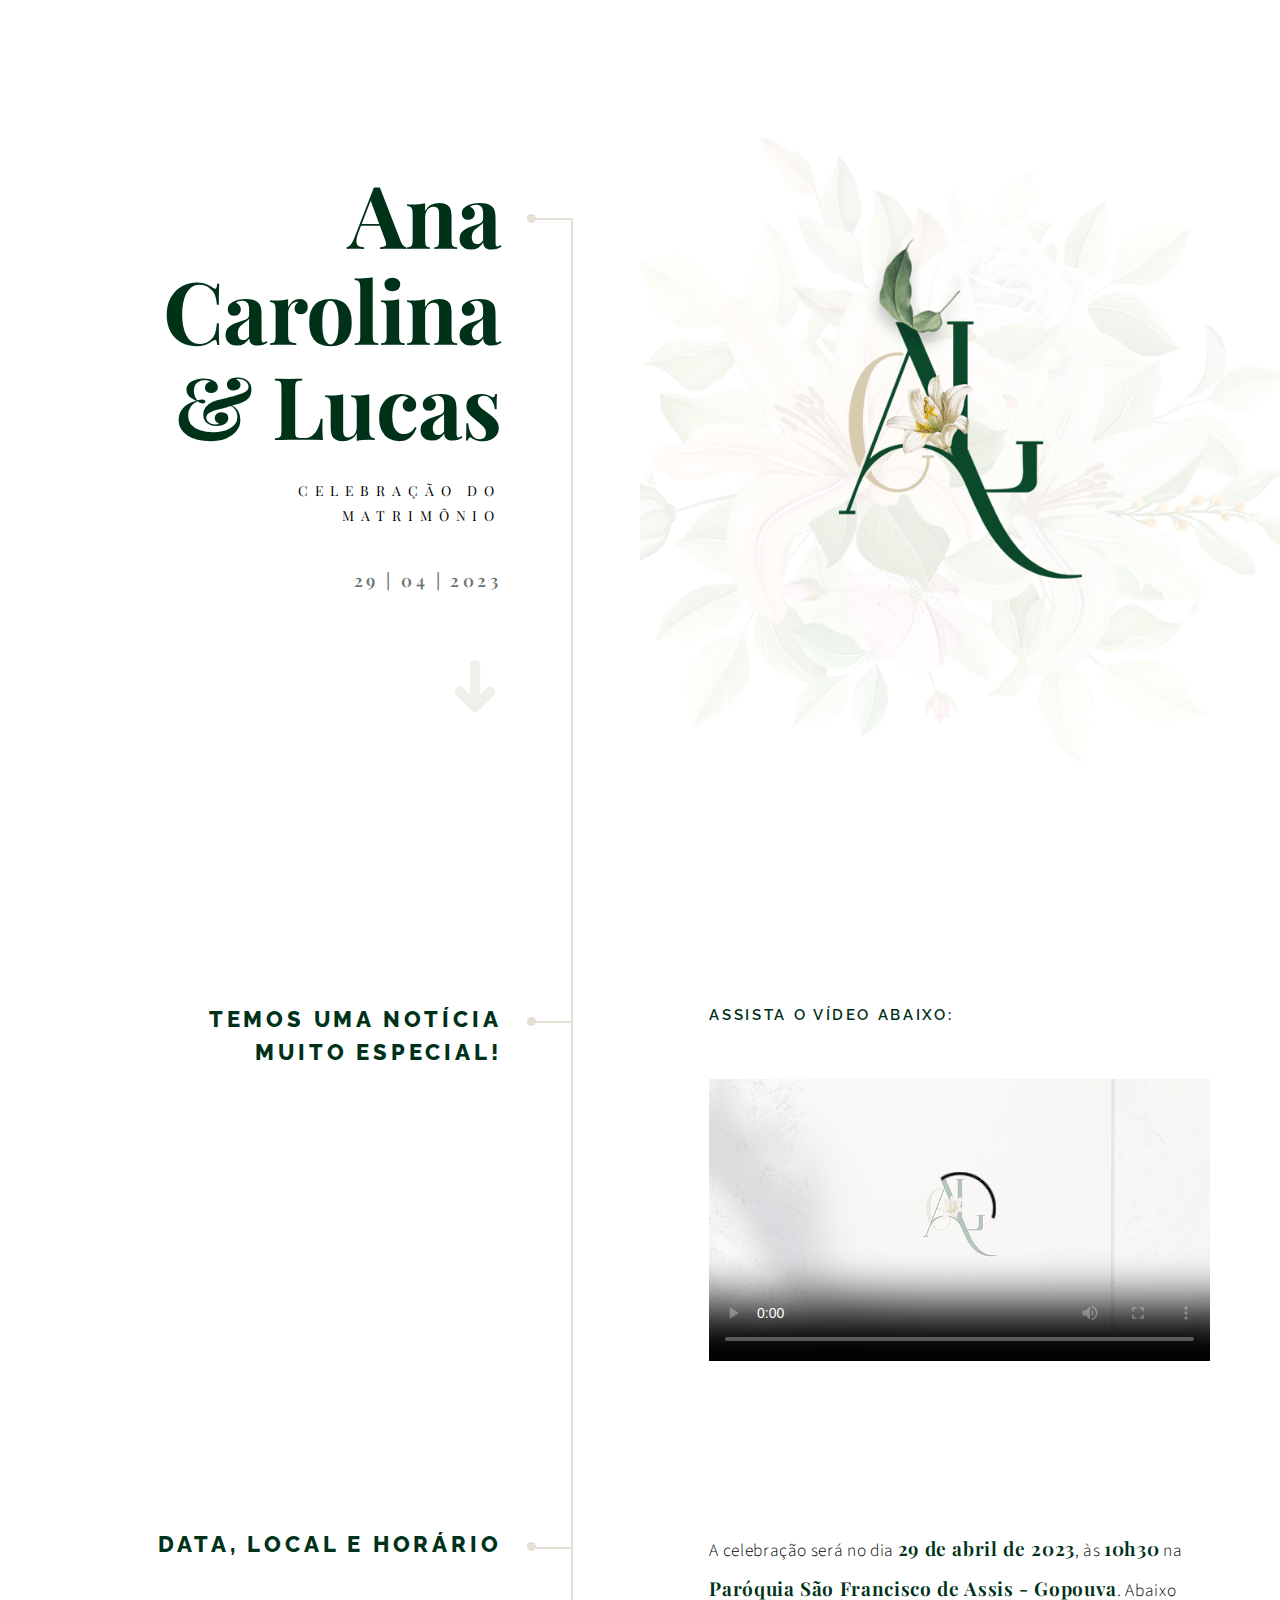
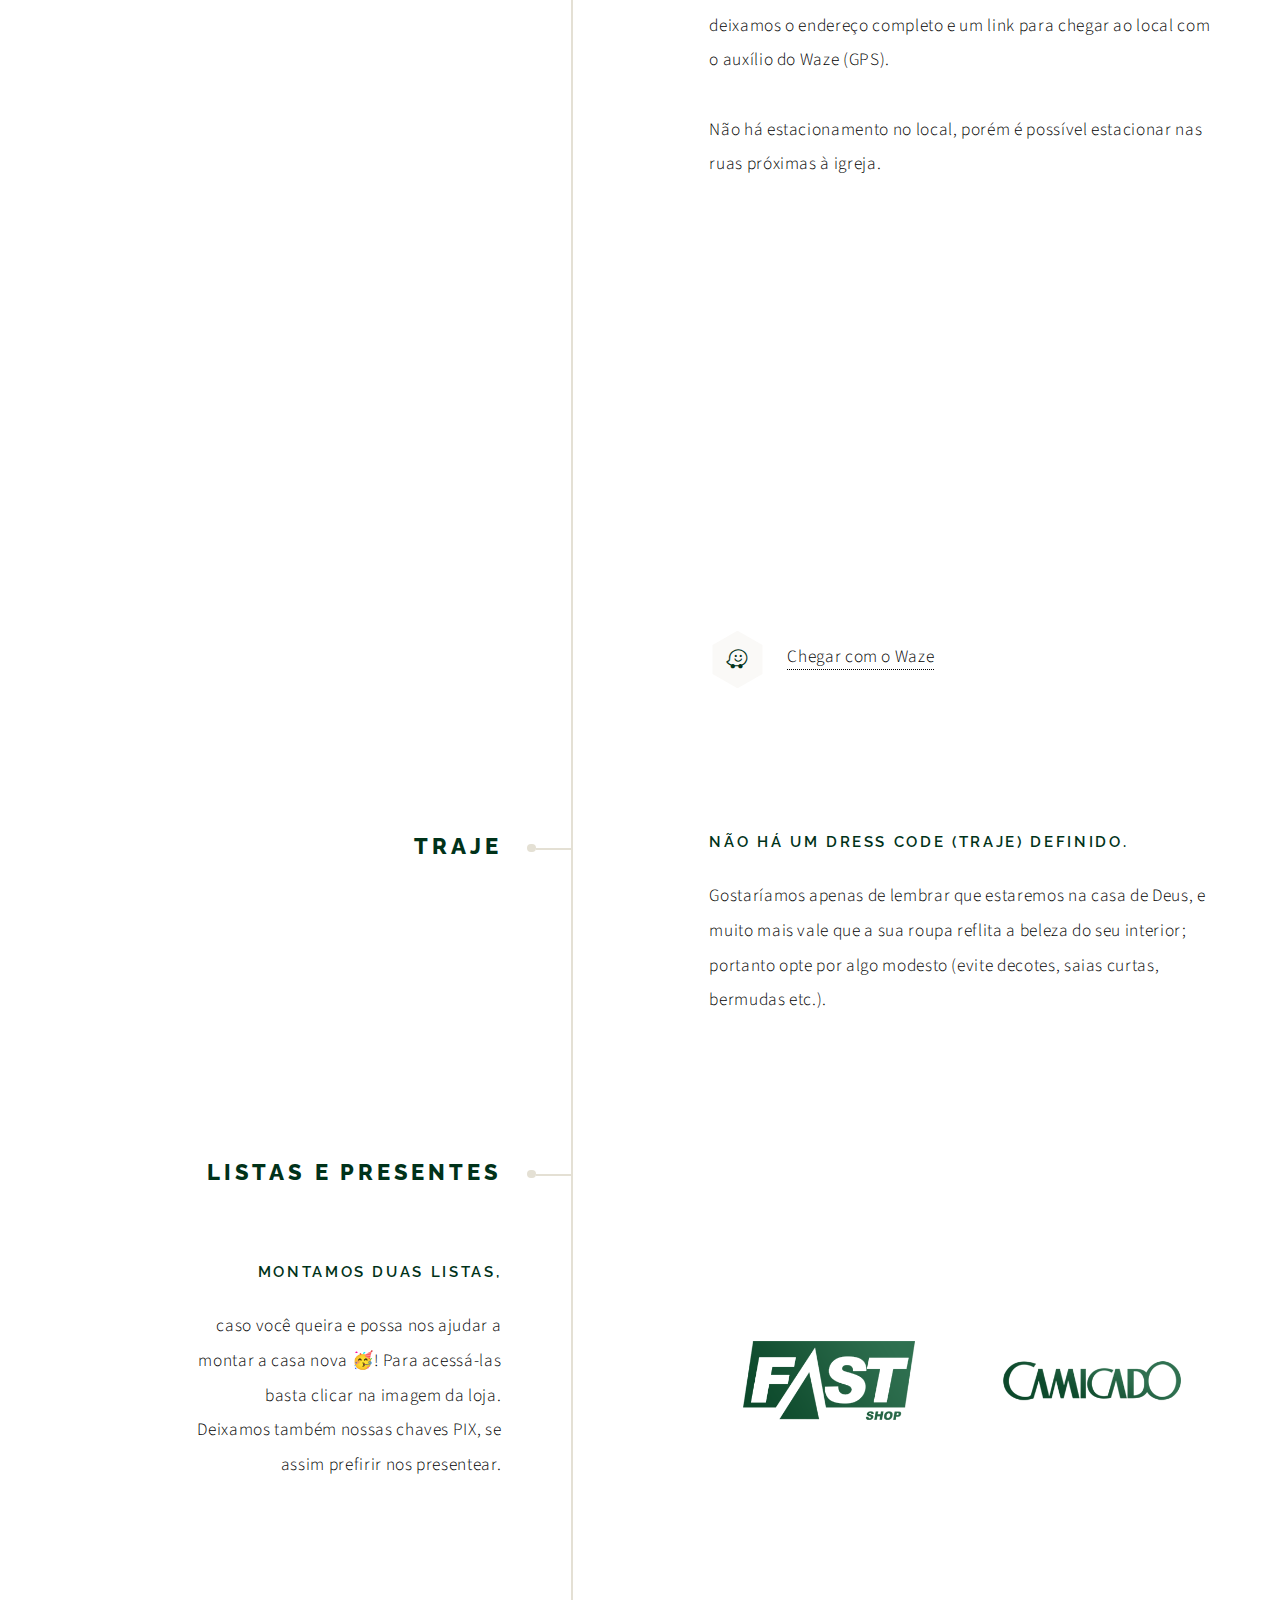
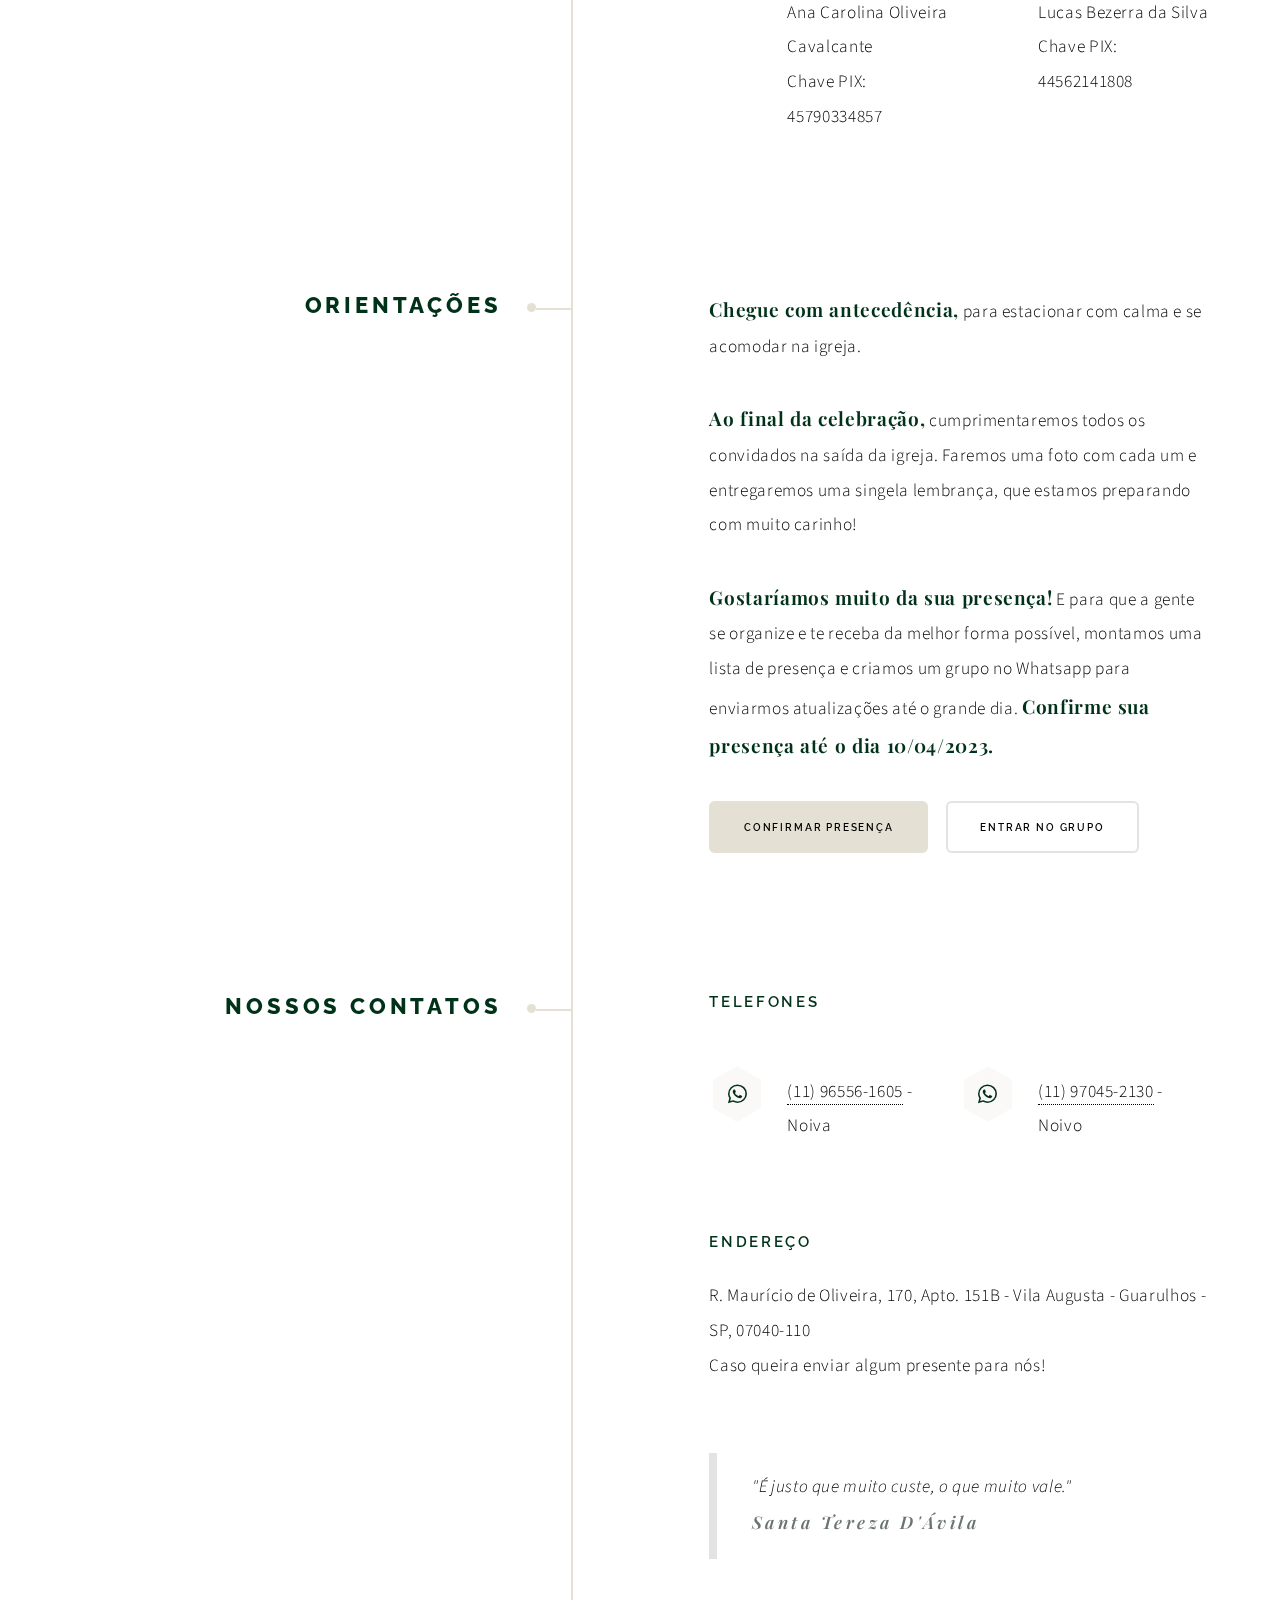
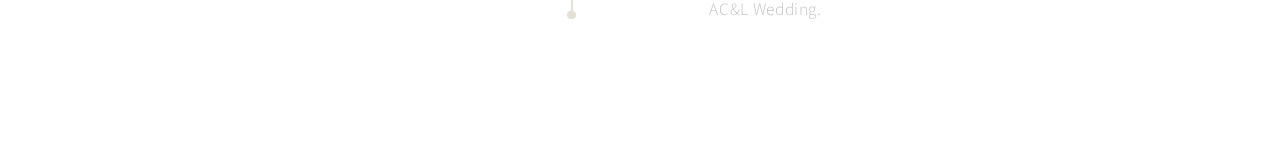
==== index.html @ bfac5fef "update" ====
<!DOCTYPE HTML>
<html>
	
<head>
		<title>AC&L | Convite</title>
		<meta charset="utf-8" />
		<meta name="viewport" content="width=device-width, initial-scale=1, user-scalable=no" />
		<link rel="stylesheet" href="assets/css/main.css" />
		<link rel="apple-touch-icon" sizes="180x180" href="assets/favicon/apple-touch-icon.png">
		<link rel="icon" type="image/png" sizes="32x32" href="assets/favicon/favicon-32x32.png">
		<link rel="icon" type="image/png" sizes="16x16" href="assets/favicon/favicon-16x16.png">
		<link rel="manifest" href="assets/favicon/site.webmanifest">
		<link rel="mask-icon" href="assets/favicon/safari-pinned-tab.svg" color="#5bbad5">
		<meta name="msapplication-TileColor" content="#da532c">
		<meta name="theme-color" content="#ffffff">
		<meta property="og:description" content="Ana Carolina & Lucas - 29/04/2023">
		<meta property="og:image" content="https://lh3.googleusercontent.com/[base64]w1200-h630-no?authuser=2">
	</head>

	<body class="is-preload">

			<div id="wrapper">

					<section class="intro">						
						<header>
							<h1>Ana Carolina & Lucas</h1>
							<p>Celebração do Matrimônio</p><strong>29 | 04 | 2023</strong>
							
							<ul class="actions">
								<li><a href="#first" class="arrow scrolly"><span class="label">Next</span></a></li>
							</ul>
						</header>

						<div class="content">
							<span class="image fill" data-position="center"><img src="images/intro.png" alt="" /></span>
						</div>
					</section>

					<section id="first">
						<header>
							<h2>Temos uma notícia muito especial!</h2>
						</header>

						<div class="content">
							<h4>Assista o vídeo abaixo:</h4>
							<span class="image main">
								<video controls width="100%" poster="images/poster.png">
									<source src="video.mp4" type="video/mp4">									
								</video>
							</span>
						</div>
					</section>

					<section id="first">
						<header>
							<h2>Data, local e Horário</h2>
						</header>

						<div class="content">
							<p>A celebração será no dia <b>29 de abril de 2023</b>, às <b>10h30</b> na <b>Paróquia São Francisco de Assis - Gopouva</b>. Abaixo deixamos o endereço completo e um link para chegar ao local com o auxílio do Waze (GPS).<br /><br />Não há estacionamento no local, porém é possível estacionar nas ruas próximas à igreja.</p>

							<iframe src="https://www.google.com/maps/embed?pb=!1m14!1m8!1m3!1d14639.650190192031!2d-46.5488882!3d-23.4636188!3m2!1i1024!2i768!4f13.1!3m3!1m2!1s0x0%3A0xc653cd3306a146e0!2sPar%C3%B3quia%20S%C3%A3o%20Francisco!5e0!3m2!1spt-BR!2sbr!4v1672347525949!5m2!1spt-BR!2sbr" width="100%" height="350" style="border:0;" allowfullscreen="" loading="lazy" referrerpolicy="no-referrer-when-downgrade"></iframe>
							

							<ul class="feature-icons">
								<li class="icon brands fa-waze"><a href="https://ul.waze.com/ul?place=ChIJ6xzbn3P1zpQR5uozeKOUTpw&ll=-23.46379220%2C-46.54886310&navigate=yes&utm_campaign=default&utm_source=waze_website&utm_medium=lm_share_location" target="_blank">Chegar com o Waze</a></li>
							</ul>

						</div>
					</section>

					<section>
						<header>
							<h2>Traje</h2>
						</header>

						<div class="content">
							<h3>Não há um dress code (traje) definido.</h3>
							<p>Gostaríamos apenas de lembrar que estaremos na casa de Deus, e muito mais vale que a sua roupa reflita a beleza do seu interior; portanto opte por algo modesto (evite decotes, saias curtas, bermudas etc.).</p>
						</div>
					</section>


					<section>
						<header>
							<h2>Listas e presentes</h2>
						</header>

						<div class="content">
								<section>
									<header>
										<h3>Montamos duas listas,</h3>
										<p>caso você queira e possa nos ajudar a montar a casa nova 🥳! Para acessá-las basta clicar na imagem da loja. Deixamos também nossas chaves PIX, se assim prefirir nos presentear.</p>
									</header>

									<div class="content">
										<div class="gallery">
											<a href="https://listadecasamento.fastshop.com.br/lista/anaelucas2904" target="_blank"><img src="images/fast.png" alt="" /></a>
											<a href="https://lista.camicado.com.br/acl" target="_blank"><img src="images/camicado.png" alt="" /></a>
										</div>

										<br />

										<ul class="feature-icons">
											<li class="icon brands fa-pix">Ana Carolina Oliveira Cavalcante<br />Chave PIX: 45790334857</li>
											<li class="icon brands fa-pix">Lucas Bezerra da Silva<br />Chave PIX: 44562141808</li>
										</ul>

									</div>
								</section>
						</div>
					</section>

					<section>
						<header>
							<h2>Orientações</h2>
						</header>

						<div class="content">
							<p>
								<b>Chegue com antecedência,</b> para estacionar com calma e se acomodar na igreja.<br /><br />

								<b>Ao final da celebração,</b> cumprimentaremos todos os convidados na saída da igreja. Faremos uma foto com cada um e entregaremos uma singela lembrança, que estamos preparando com muito carinho!<br /><br />

								<b>Gostaríamos muito da sua presença!</b> E para que a gente se organize e te receba da melhor forma possível, montamos uma lista de presença e criamos um grupo no Whatsapp para enviarmos atualizações até o grande dia. <b>Confirme sua presença até o dia 10/04/2023.</b>
							</p>

							<ul class="actions">
								<li><a href="https://forms.gle/1iTudZ4XmoUEjC3R8" target="_blank" class="button primary">Confirmar presença</a></li>
								<li><a href="https://chat.whatsapp.com/KhbY6pcv8cO5lmqplSEozR" target="_blank" class="button">Entrar no grupo</a></li>
							</ul>

						</div>
					</section>

					<section>
						<header>
							<h2>Nossos contatos</h2>
						</header>

						<div class="content">
							<h3>Telefones</h3>

							<ul class="feature-icons">
								<li class="icon brands fa-whatsapp"><a href="https://api.whatsapp.com/send?phone=5511965561605" target="_blank">(11) 96556-1605</a> - Noiva</li>
								<li class="icon brands fa-whatsapp"><a href="https://api.whatsapp.com/send?phone=5511970452130" target="_blank">(11) 97045-2130</a> - Noivo</li>
							</ul>

							<br />

							<h3>Endereço</h3>
							<ul class="alt">
								<li>R. Maurício de Oliveira, 170, Apto. 151B - Vila Augusta - Guarulhos - SP, 07040-110<br />Caso queira enviar algum presente para nós!</li>
							</ul>

							<br />

							<blockquote>"É justo que muito custe, o que muito vale."<br /><strong>Santa Tereza D'Ávila</strong></blockquote>
							
						</div>
					</section>

					<div class="copyright">AC&L Wedding.</div>
			</div>

			<script src="assets/js/jquery.min.js"></script>
			<script src="assets/js/jquery.scrolly.min.js"></script>
			<script src="assets/js/browser.min.js"></script>
			<script src="assets/js/breakpoints.min.js"></script>
			<script src="assets/js/util.js"></script>
			<script src="assets/js/main.js"></script>
			<script src="https://kit.fontawesome.com/4a3db526f3.js" crossorigin="anonymous"></script>

	</body>
</html>
---- assets/css/main.css ----
@import url(fontawesome-all.min.css);
@import url("https://fonts.googleapis.com/css?family=Source+Sans+Pro:300,600,700,300i,600i,700i|Raleway:600,800");
@import url('https://fonts.googleapis.com/css2?family=Playfair+Display&display=swap');

/*
	Paradigm Shift by HTML5 UP
	html5up.net | @ajlkn
	Free for personal and commercial use under the CCA 3.0 license (html5up.net/license)
*/

html, body, div, span, applet, object,
iframe, h1, h2, h3, h4, h5, h6, p, blockquote,
pre, a, abbr, acronym, address, big, cite,
code, del, dfn, em, img, ins, kbd, q, s, samp,
small, strike, strong, sub, sup, tt, var, b,
u, i, center, dl, dt, dd, ol, ul, li, fieldset,
form, label, legend, table, caption, tbody,
tfoot, thead, tr, th, td, article, aside,
canvas, details, embed, figure, figcaption,
footer, header, hgroup, menu, nav, output, ruby,
section, summary, time, mark, audio, video {
	margin: 0;
	padding: 0;
	border: 0;
	font-size: 100%;
	font: inherit;
	vertical-align: baseline;}

article, aside, details, figcaption, figure,
footer, header, hgroup, menu, nav, section {
	display: block;}

body {
	line-height: 1;
}


ol, ul {
	list-style: none;
}

blockquote, q {
	quotes: none;
}

	blockquote:before, blockquote:after, q:before, q:after {
		content: '';
		content: none;
	}

table {
	border-collapse: collapse;
	border-spacing: 0;
}

body {
	-webkit-text-size-adjust: none;
}

mark {
	background-color: transparent;
	color: inherit;
}

input::-moz-focus-inner {
	border: 0;
	padding: 0;
}

input, select, textarea {
	-moz-appearance: none;
	-webkit-appearance: none;
	-ms-appearance: none;
	appearance: none;
}

/* Basic */

	@-ms-viewport {
		width: device-width;
	}

	body {
		-ms-overflow-style: scrollbar;
	}

	@media screen and (max-width: 480px) {

		html, body {
			min-width: 320px;
		}

	}

	html {
		box-sizing: border-box;
	}

	*, *:before, *:after {
		box-sizing: inherit;
	}

	html {
		overflow-x: hidden;
	}

	body {
		background: #ffffff;
		overflow-x: hidden;
	}

		body.is-preload *, body.is-preload *:before, body.is-preload *:after {
			-moz-animation: none !important;
			-webkit-animation: none !important;
			-ms-animation: none !important;
			animation: none !important;
			-moz-transition: none !important;
			-webkit-transition: none !important;
			-ms-transition: none !important;
			transition: none !important;
		}

/* Typography */

	html {
		font-size: 18pt;
	}

		@media screen and (max-width: 1920px) {

			html {
				font-size: 13pt;
			}

		}

		@media screen and (max-width: 1152px) {

			html {
				font-size: 14pt;
			}

		}

		@media screen and (max-width: 736px) {

			html {
				font-size: 12pt;
			}

		}

		@media screen and (max-width: 480px) {

			html {
				font-size: 11pt;
			}

		}

	body {
		background-color: #ffffff;
		color: #000000;
	}

	body, input, select, textarea {
		color: #000000;
		font-family: "Source Sans Pro", Helvetica, sans-serif;
		font-size: 1rem;
		font-weight: 300;
		letter-spacing: 0.0375em;
		line-height: 2;
	}

	a {
		-moz-transition: border-bottom-color 0.25s ease-in-out;
		-webkit-transition: border-bottom-color 0.25s ease-in-out;
		-ms-transition: border-bottom-color 0.25s ease-in-out;
		transition: border-bottom-color 0.25s ease-in-out;
		text-decoration: none;
		color: #000000;
		border-bottom: dotted 1px;
	}
	
		a:hover {
			text-decoration: none;
			border-bottom-color: transparent;
		}

	strong {
		font-weight: 600;
		color: #6a746f;
		font-family: 'Playfair Display', serif;
		letter-spacing: 0.2em;
		font-size: 1em;
	}

	b {
		font-weight: 650;
		color: #003219;
		font-family: 'Playfair Display', serif;
		font-size: 1.1em;
	}

	em, i {
		font-style: italic;
	}

	p {
		margin: 0 0 2rem 0;
	}

	h1, h2, h3, h4, h5, h6 {
		color: #003219;
		font-family: "Raleway", Helvetica, sans-serif;
		font-weight: 600;
		letter-spacing: 0.175em;
		line-height: 1.5;
		margin: 0 0 1.5rem 0;
		text-transform: uppercase;
	}

		h1 a, h2 a, h3 a, h4 a, h5 a, h6 a {
			color: inherit;
			text-decoration: none;
		}

	h1 {
		font-family: 'Playfair Display', Helvetica, sans-serif;
		font-size: 5rem;
		font-weight: 700;
		letter-spacing: -0.01em;
		line-height: 1.1;
		margin: 0 0 1.5rem 0;
		text-transform: none;
	}

	h2 {
		font-size: 1.25rem;
		font-weight: 800;
		margin: 0 0 2rem 0;
	}

	h3 {
		font-size: 0.875rem;
	}

	h4 {
		font-size: 0.875rem;
	}

	h5 {
		font-size: 0.75rem;
	}

	h6 {
		font-size: 0.625rem;
	}

	@media screen and (max-width: 736px) {

		h1 {
			font-size: 4.5rem;
			line-height: 1.1;
		}

		h2 {
			font-size: 1.25rem;
			line-height: 1.7;
		}

		h3 {
			font-size: 0.9rem;
		}

		h4 {
			font-size: 0.75rem;
		}

		h5 {
			font-size: 0.675rem;
		}

	}

	@media screen and (max-width: 360px) {

		h1 {
			font-size: 3.75rem;
		}

		h2 {
			font-size: 1.125rem;
		}

		h3 {
			font-size: 0.8rem;
		}

		h4 {
			font-size: 0.675rem;
		}

		h5 {
			font-size: 0.675rem;
		}

	}

	sub {
		font-size: 0.8rem;
		position: relative;
		top: 0.5rem;
	}

	sup {
		font-size: 0.8rem;
		position: relative;
		top: -0.5rem;
	}

	blockquote {
		border-left: solid 0.5rem rgba(144, 144, 144, 0.25);
		font-style: italic;
		margin: 0 0 2rem 0;
		padding: 1rem 0 1rem 2rem;
	}

	code {
		background: rgba(144, 144, 144, 0.1);
		border-radius: 0.325rem;
		font-family: "Courier New", monospace;
		font-size: 0.9rem;
		margin: 0 0.25rem;
		padding: 0.25rem 0.65rem;
	}

	pre {
		-webkit-overflow-scrolling: touch;
		font-family: "Courier New", monospace;
		font-size: 0.9rem;
		margin: 0 0 2rem 0;
		width: 100%;
	}

		pre code {
			display: block;
			line-height: 1.75;
			padding: 1rem 1.5rem;
			overflow-x: auto;
		}

	hr {
		border: 0;
		border-bottom: solid 2px rgba(144, 144, 144, 0.25);
		margin: 3rem 0;
	}

		hr.major {
			margin: 5rem 0;
		}

		@media screen and (max-width: 736px) {

			hr.major {
				margin: 3rem 0;
			}

		}

/* Row */

	.row {
		display: flex;
		flex-wrap: wrap;
		box-sizing: border-box;
		align-items: stretch;
	}

		.row > * {
			box-sizing: border-box;
		}

		.row.gtr-uniform > * > :last-child {
			margin-bottom: 0;
		}

		.row.aln-left {
			justify-content: flex-start;
		}

		.row.aln-center {
			justify-content: center;
		}

		.row.aln-right {
			justify-content: flex-end;
		}

		.row.aln-top {
			align-items: flex-start;
		}

		.row.aln-middle {
			align-items: center;
		}

		.row.aln-bottom {
			align-items: flex-end;
		}

		.row > .imp {
			order: -1;
		}

		.row > .col-1 {
			width: 8.33333%;
		}

		.row > .off-1 {
			margin-left: 8.33333%;
		}

		.row > .col-2 {
			width: 16.66667%;
		}

		.row > .off-2 {
			margin-left: 16.66667%;
		}

		.row > .col-3 {
			width: 25%;
		}

		.row > .off-3 {
			margin-left: 25%;
		}

		.row > .col-4 {
			width: 33.33333%;
		}

		.row > .off-4 {
			margin-left: 33.33333%;
		}

		.row > .col-5 {
			width: 41.66667%;
		}

		.row > .off-5 {
			margin-left: 41.66667%;
		}

		.row > .col-6 {
			width: 50%;
		}

		.row > .off-6 {
			margin-left: 50%;
		}

		.row > .col-7 {
			width: 58.33333%;
		}

		.row > .off-7 {
			margin-left: 58.33333%;
		}

		.row > .col-8 {
			width: 66.66667%;
		}

		.row > .off-8 {
			margin-left: 66.66667%;
		}

		.row > .col-9 {
			width: 75%;
		}

		.row > .off-9 {
			margin-left: 75%;
		}

		.row > .col-10 {
			width: 83.33333%;
		}

		.row > .off-10 {
			margin-left: 83.33333%;
		}

		.row > .col-11 {
			width: 91.66667%;
		}

		.row > .off-11 {
			margin-left: 91.66667%;
		}

		.row > .col-12 {
			width: 100%;
		}

		.row > .off-12 {
			margin-left: 100%;
		}

		.row.gtr-0 {
			margin-top: 0;
			margin-left: 0rem;
		}

			.row.gtr-0 > * {
				padding: 0 0 0 0rem;
			}

			.row.gtr-0.gtr-uniform {
				margin-top: 0rem;
			}

				.row.gtr-0.gtr-uniform > * {
					padding-top: 0rem;
				}

		.row.gtr-25 {
			margin-top: 0;
			margin-left: -0.5rem;
		}

			.row.gtr-25 > * {
				padding: 0 0 0 0.5rem;
			}

			.row.gtr-25.gtr-uniform {
				margin-top: -0.5rem;
			}

				.row.gtr-25.gtr-uniform > * {
					padding-top: 0.5rem;
				}

		.row.gtr-50 {
			margin-top: 0;
			margin-left: -1rem;
		}

			.row.gtr-50 > * {
				padding: 0 0 0 1rem;
			}

			.row.gtr-50.gtr-uniform {
				margin-top: -1rem;
			}

				.row.gtr-50.gtr-uniform > * {
					padding-top: 1rem;
				}

		.row {
			margin-top: 0;
			margin-left: -2rem;
		}

			.row > * {
				padding: 0 0 0 2rem;
			}

			.row.gtr-uniform {
				margin-top: -2rem;
			}

				.row.gtr-uniform > * {
					padding-top: 2rem;
				}

		.row.gtr-150 {
			margin-top: 0;
			margin-left: -3rem;
		}

			.row.gtr-150 > * {
				padding: 0 0 0 3rem;
			}

			.row.gtr-150.gtr-uniform {
				margin-top: -3rem;
			}

				.row.gtr-150.gtr-uniform > * {
					padding-top: 3rem;
				}

		.row.gtr-200 {
			margin-top: 0;
			margin-left: -4rem;
		}

			.row.gtr-200 > * {
				padding: 0 0 0 4rem;
			}

			.row.gtr-200.gtr-uniform {
				margin-top: -4rem;
			}

				.row.gtr-200.gtr-uniform > * {
					padding-top: 4rem;
				}

		@media screen and (max-width: 1920px) {

			.row {
				display: flex;
				flex-wrap: wrap;
				box-sizing: border-box;
				align-items: stretch;
			}

				.row > * {
					box-sizing: border-box;
				}

				.row.gtr-uniform > * > :last-child {
					margin-bottom: 0;
				}

				.row.aln-left {
					justify-content: flex-start;
				}

				.row.aln-center {
					justify-content: center;
				}

				.row.aln-right {
					justify-content: flex-end;
				}

				.row.aln-top {
					align-items: flex-start;
				}

				.row.aln-middle {
					align-items: center;
				}

				.row.aln-bottom {
					align-items: flex-end;
				}

				.row > .imp-xlarge {
					order: -1;
				}

				.row > .col-1-xlarge {
					width: 8.33333%;
				}

				.row > .off-1-xlarge {
					margin-left: 8.33333%;
				}

				.row > .col-2-xlarge {
					width: 16.66667%;
				}

				.row > .off-2-xlarge {
					margin-left: 16.66667%;
				}

				.row > .col-3-xlarge {
					width: 25%;
				}

				.row > .off-3-xlarge {
					margin-left: 25%;
				}

				.row > .col-4-xlarge {
					width: 33.33333%;
				}

				.row > .off-4-xlarge {
					margin-left: 33.33333%;
				}

				.row > .col-5-xlarge {
					width: 41.66667%;
				}

				.row > .off-5-xlarge {
					margin-left: 41.66667%;
				}

				.row > .col-6-xlarge {
					width: 50%;
				}

				.row > .off-6-xlarge {
					margin-left: 50%;
				}

				.row > .col-7-xlarge {
					width: 58.33333%;
				}

				.row > .off-7-xlarge {
					margin-left: 58.33333%;
				}

				.row > .col-8-xlarge {
					width: 66.66667%;
				}

				.row > .off-8-xlarge {
					margin-left: 66.66667%;
				}

				.row > .col-9-xlarge {
					width: 75%;
				}

				.row > .off-9-xlarge {
					margin-left: 75%;
				}

				.row > .col-10-xlarge {
					width: 83.33333%;
				}

				.row > .off-10-xlarge {
					margin-left: 83.33333%;
				}

				.row > .col-11-xlarge {
					width: 91.66667%;
				}

				.row > .off-11-xlarge {
					margin-left: 91.66667%;
				}

				.row > .col-12-xlarge {
					width: 100%;
				}

				.row > .off-12-xlarge {
					margin-left: 100%;
				}

				.row.gtr-0 {
					margin-top: 0;
					margin-left: 0rem;
				}

					.row.gtr-0 > * {
						padding: 0 0 0 0rem;
					}

					.row.gtr-0.gtr-uniform {
						margin-top: 0rem;
					}

						.row.gtr-0.gtr-uniform > * {
							padding-top: 0rem;
						}

				.row.gtr-25 {
					margin-top: 0;
					margin-left: -0.5rem;
				}

					.row.gtr-25 > * {
						padding: 0 0 0 0.5rem;
					}

					.row.gtr-25.gtr-uniform {
						margin-top: -0.5rem;
					}

						.row.gtr-25.gtr-uniform > * {
							padding-top: 0.5rem;
						}

				.row.gtr-50 {
					margin-top: 0;
					margin-left: -1rem;
				}

					.row.gtr-50 > * {
						padding: 0 0 0 1rem;
					}

					.row.gtr-50.gtr-uniform {
						margin-top: -1rem;
					}

						.row.gtr-50.gtr-uniform > * {
							padding-top: 1rem;
						}

				.row {
					margin-top: 0;
					margin-left: -2rem;
				}

					.row > * {
						padding: 0 0 0 2rem;
					}

					.row.gtr-uniform {
						margin-top: -2rem;
					}

						.row.gtr-uniform > * {
							padding-top: 2rem;
						}

				.row.gtr-150 {
					margin-top: 0;
					margin-left: -3rem;
				}

					.row.gtr-150 > * {
						padding: 0 0 0 3rem;
					}

					.row.gtr-150.gtr-uniform {
						margin-top: -3rem;
					}

						.row.gtr-150.gtr-uniform > * {
							padding-top: 3rem;
						}

				.row.gtr-200 {
					margin-top: 0;
					margin-left: -4rem;
				}

					.row.gtr-200 > * {
						padding: 0 0 0 4rem;
					}

					.row.gtr-200.gtr-uniform {
						margin-top: -4rem;
					}

						.row.gtr-200.gtr-uniform > * {
							padding-top: 4rem;
						}

		}

		@media screen and (max-width: 1280px) {

			.row {
				display: flex;
				flex-wrap: wrap;
				box-sizing: border-box;
				align-items: stretch;
			}

				.row > * {
					box-sizing: border-box;
				}

				.row.gtr-uniform > * > :last-child {
					margin-bottom: 0;
				}

				.row.aln-left {
					justify-content: flex-start;
				}

				.row.aln-center {
					justify-content: center;
				}

				.row.aln-right {
					justify-content: flex-end;
				}

				.row.aln-top {
					align-items: flex-start;
				}

				.row.aln-middle {
					align-items: center;
				}

				.row.aln-bottom {
					align-items: flex-end;
				}

				.row > .imp-large {
					order: -1;
				}

				.row > .col-1-large {
					width: 8.33333%;
				}

				.row > .off-1-large {
					margin-left: 8.33333%;
				}

				.row > .col-2-large {
					width: 16.66667%;
				}

				.row > .off-2-large {
					margin-left: 16.66667%;
				}

				.row > .col-3-large {
					width: 25%;
				}

				.row > .off-3-large {
					margin-left: 25%;
				}

				.row > .col-4-large {
					width: 33.33333%;
				}

				.row > .off-4-large {
					margin-left: 33.33333%;
				}

				.row > .col-5-large {
					width: 41.66667%;
				}

				.row > .off-5-large {
					margin-left: 41.66667%;
				}

				.row > .col-6-large {
					width: 50%;
				}

				.row > .off-6-large {
					margin-left: 50%;
				}

				.row > .col-7-large {
					width: 58.33333%;
				}

				.row > .off-7-large {
					margin-left: 58.33333%;
				}

				.row > .col-8-large {
					width: 66.66667%;
				}

				.row > .off-8-large {
					margin-left: 66.66667%;
				}

				.row > .col-9-large {
					width: 75%;
				}

				.row > .off-9-large {
					margin-left: 75%;
				}

				.row > .col-10-large {
					width: 83.33333%;
				}

				.row > .off-10-large {
					margin-left: 83.33333%;
				}

				.row > .col-11-large {
					width: 91.66667%;
				}

				.row > .off-11-large {
					margin-left: 91.66667%;
				}

				.row > .col-12-large {
					width: 100%;
				}

				.row > .off-12-large {
					margin-left: 100%;
				}

				.row.gtr-0 {
					margin-top: 0;
					margin-left: 0rem;
				}

					.row.gtr-0 > * {
						padding: 0 0 0 0rem;
					}

					.row.gtr-0.gtr-uniform {
						margin-top: 0rem;
					}

						.row.gtr-0.gtr-uniform > * {
							padding-top: 0rem;
						}

				.row.gtr-25 {
					margin-top: 0;
					margin-left: -0.375rem;
				}

					.row.gtr-25 > * {
						padding: 0 0 0 0.375rem;
					}

					.row.gtr-25.gtr-uniform {
						margin-top: -0.375rem;
					}

						.row.gtr-25.gtr-uniform > * {
							padding-top: 0.375rem;
						}

				.row.gtr-50 {
					margin-top: 0;
					margin-left: -0.75rem;
				}

					.row.gtr-50 > * {
						padding: 0 0 0 0.75rem;
					}

					.row.gtr-50.gtr-uniform {
						margin-top: -0.75rem;
					}

						.row.gtr-50.gtr-uniform > * {
							padding-top: 0.75rem;
						}

				.row {
					margin-top: 0;
					margin-left: -1.5rem;
				}

					.row > * {
						padding: 0 0 0 1.5rem;
					}

					.row.gtr-uniform {
						margin-top: -1.5rem;
					}

						.row.gtr-uniform > * {
							padding-top: 1.5rem;
						}

				.row.gtr-150 {
					margin-top: 0;
					margin-left: -2.25rem;
				}

					.row.gtr-150 > * {
						padding: 0 0 0 2.25rem;
					}

					.row.gtr-150.gtr-uniform {
						margin-top: -2.25rem;
					}

						.row.gtr-150.gtr-uniform > * {
							padding-top: 2.25rem;
						}

				.row.gtr-200 {
					margin-top: 0;
					margin-left: -3rem;
				}

					.row.gtr-200 > * {
						padding: 0 0 0 3rem;
					}

					.row.gtr-200.gtr-uniform {
						margin-top: -3rem;
					}

						.row.gtr-200.gtr-uniform > * {
							padding-top: 3rem;
						}

		}

		@media screen and (max-width: 1152px) {

			.row {
				display: flex;
				flex-wrap: wrap;
				box-sizing: border-box;
				align-items: stretch;
			}

				.row > * {
					box-sizing: border-box;
				}

				.row.gtr-uniform > * > :last-child {
					margin-bottom: 0;
				}

				.row.aln-left {
					justify-content: flex-start;
				}

				.row.aln-center {
					justify-content: center;
				}

				.row.aln-right {
					justify-content: flex-end;
				}

				.row.aln-top {
					align-items: flex-start;
				}

				.row.aln-middle {
					align-items: center;
				}

				.row.aln-bottom {
					align-items: flex-end;
				}

				.row > .imp-medium {
					order: -1;
				}

				.row > .col-1-medium {
					width: 8.33333%;
				}

				.row > .off-1-medium {
					margin-left: 8.33333%;
				}

				.row > .col-2-medium {
					width: 16.66667%;
				}

				.row > .off-2-medium {
					margin-left: 16.66667%;
				}

				.row > .col-3-medium {
					width: 25%;
				}

				.row > .off-3-medium {
					margin-left: 25%;
				}

				.row > .col-4-medium {
					width: 33.33333%;
				}

				.row > .off-4-medium {
					margin-left: 33.33333%;
				}

				.row > .col-5-medium {
					width: 41.66667%;
				}

				.row > .off-5-medium {
					margin-left: 41.66667%;
				}

				.row > .col-6-medium {
					width: 50%;
				}

				.row > .off-6-medium {
					margin-left: 50%;
				}

				.row > .col-7-medium {
					width: 58.33333%;
				}

				.row > .off-7-medium {
					margin-left: 58.33333%;
				}

				.row > .col-8-medium {
					width: 66.66667%;
				}

				.row > .off-8-medium {
					margin-left: 66.66667%;
				}

				.row > .col-9-medium {
					width: 75%;
				}

				.row > .off-9-medium {
					margin-left: 75%;
				}

				.row > .col-10-medium {
					width: 83.33333%;
				}

				.row > .off-10-medium {
					margin-left: 83.33333%;
				}

				.row > .col-11-medium {
					width: 91.66667%;
				}

				.row > .off-11-medium {
					margin-left: 91.66667%;
				}

				.row > .col-12-medium {
					width: 100%;
				}

				.row > .off-12-medium {
					margin-left: 100%;
				}

				.row.gtr-0 {
					margin-top: 0;
					margin-left: 0rem;
				}

					.row.gtr-0 > * {
						padding: 0 0 0 0rem;
					}

					.row.gtr-0.gtr-uniform {
						margin-top: 0rem;
					}

						.row.gtr-0.gtr-uniform > * {
							padding-top: 0rem;
						}

				.row.gtr-25 {
					margin-top: 0;
					margin-left: -0.375rem;
				}

					.row.gtr-25 > * {
						padding: 0 0 0 0.375rem;
					}

					.row.gtr-25.gtr-uniform {
						margin-top: -0.375rem;
					}

						.row.gtr-25.gtr-uniform > * {
							padding-top: 0.375rem;
						}

				.row.gtr-50 {
					margin-top: 0;
					margin-left: -0.75rem;
				}

					.row.gtr-50 > * {
						padding: 0 0 0 0.75rem;
					}

					.row.gtr-50.gtr-uniform {
						margin-top: -0.75rem;
					}

						.row.gtr-50.gtr-uniform > * {
							padding-top: 0.75rem;
						}

				.row {
					margin-top: 0;
					margin-left: -1.5rem;
				}

					.row > * {
						padding: 0 0 0 1.5rem;
					}

					.row.gtr-uniform {
						margin-top: -1.5rem;
					}

						.row.gtr-uniform > * {
							padding-top: 1.5rem;
						}

				.row.gtr-150 {
					margin-top: 0;
					margin-left: -2.25rem;
				}

					.row.gtr-150 > * {
						padding: 0 0 0 2.25rem;
					}

					.row.gtr-150.gtr-uniform {
						margin-top: -2.25rem;
					}

						.row.gtr-150.gtr-uniform > * {
							padding-top: 2.25rem;
						}

				.row.gtr-200 {
					margin-top: 0;
					margin-left: -3rem;
				}

					.row.gtr-200 > * {
						padding: 0 0 0 3rem;
					}

					.row.gtr-200.gtr-uniform {
						margin-top: -3rem;
					}

						.row.gtr-200.gtr-uniform > * {
							padding-top: 3rem;
						}

		}

		@media screen and (max-width: 736px) {

			.row {
				display: flex;
				flex-wrap: wrap;
				box-sizing: border-box;
				align-items: stretch;
			}

				.row > * {
					box-sizing: border-box;
				}

				.row.gtr-uniform > * > :last-child {
					margin-bottom: 0;
				}

				.row.aln-left {
					justify-content: flex-start;
				}

				.row.aln-center {
					justify-content: center;
				}

				.row.aln-right {
					justify-content: flex-end;
				}

				.row.aln-top {
					align-items: flex-start;
				}

				.row.aln-middle {
					align-items: center;
				}

				.row.aln-bottom {
					align-items: flex-end;
				}

				.row > .imp-small {
					order: -1;
				}

				.row > .col-1-small {
					width: 8.33333%;
				}

				.row > .off-1-small {
					margin-left: 8.33333%;
				}

				.row > .col-2-small {
					width: 16.66667%;
				}

				.row > .off-2-small {
					margin-left: 16.66667%;
				}

				.row > .col-3-small {
					width: 25%;
				}

				.row > .off-3-small {
					margin-left: 25%;
				}

				.row > .col-4-small {
					width: 33.33333%;
				}

				.row > .off-4-small {
					margin-left: 33.33333%;
				}

				.row > .col-5-small {
					width: 41.66667%;
				}

				.row > .off-5-small {
					margin-left: 41.66667%;
				}

				.row > .col-6-small {
					width: 50%;
				}

				.row > .off-6-small {
					margin-left: 50%;
				}

				.row > .col-7-small {
					width: 58.33333%;
				}

				.row > .off-7-small {
					margin-left: 58.33333%;
				}

				.row > .col-8-small {
					width: 66.66667%;
				}

				.row > .off-8-small {
					margin-left: 66.66667%;
				}

				.row > .col-9-small {
					width: 75%;
				}

				.row > .off-9-small {
					margin-left: 75%;
				}

				.row > .col-10-small {
					width: 83.33333%;
				}

				.row > .off-10-small {
					margin-left: 83.33333%;
				}

				.row > .col-11-small {
					width: 91.66667%;
				}

				.row > .off-11-small {
					margin-left: 91.66667%;
				}

				.row > .col-12-small {
					width: 100%;
				}

				.row > .off-12-small {
					margin-left: 100%;
				}

				.row.gtr-0 {
					margin-top: 0;
					margin-left: 0rem;
				}

					.row.gtr-0 > * {
						padding: 0 0 0 0rem;
					}

					.row.gtr-0.gtr-uniform {
						margin-top: 0rem;
					}

						.row.gtr-0.gtr-uniform > * {
							padding-top: 0rem;
						}

				.row.gtr-25 {
					margin-top: 0;
					margin-left: -0.3125rem;
				}

					.row.gtr-25 > * {
						padding: 0 0 0 0.3125rem;
					}

					.row.gtr-25.gtr-uniform {
						margin-top: -0.3125rem;
					}

						.row.gtr-25.gtr-uniform > * {
							padding-top: 0.3125rem;
						}

				.row.gtr-50 {
					margin-top: 0;
					margin-left: -0.625rem;
				}

					.row.gtr-50 > * {
						padding: 0 0 0 0.625rem;
					}

					.row.gtr-50.gtr-uniform {
						margin-top: -0.625rem;
					}

						.row.gtr-50.gtr-uniform > * {
							padding-top: 0.625rem;
						}

				.row {
					margin-top: 0;
					margin-left: -1.25rem;
				}

					.row > * {
						padding: 0 0 0 1.25rem;
					}

					.row.gtr-uniform {
						margin-top: -1.25rem;
					}

						.row.gtr-uniform > * {
							padding-top: 1.25rem;
						}

				.row.gtr-150 {
					margin-top: 0;
					margin-left: -1.875rem;
				}

					.row.gtr-150 > * {
						padding: 0 0 0 1.875rem;
					}

					.row.gtr-150.gtr-uniform {
						margin-top: -1.875rem;
					}

						.row.gtr-150.gtr-uniform > * {
							padding-top: 1.875rem;
						}

				.row.gtr-200 {
					margin-top: 0;
					margin-left: -2.5rem;
				}

					.row.gtr-200 > * {
						padding: 0 0 0 2.5rem;
					}

					.row.gtr-200.gtr-uniform {
						margin-top: -2.5rem;
					}

						.row.gtr-200.gtr-uniform > * {
							padding-top: 2.5rem;
						}

		}

		@media screen and (max-width: 480px) {

			.row {
				display: flex;
				flex-wrap: wrap;
				box-sizing: border-box;
				align-items: stretch;
			}

				.row > * {
					box-sizing: border-box;
				}

				.row.gtr-uniform > * > :last-child {
					margin-bottom: 0;
				}

				.row.aln-left {
					justify-content: flex-start;
				}

				.row.aln-center {
					justify-content: center;
				}

				.row.aln-right {
					justify-content: flex-end;
				}

				.row.aln-top {
					align-items: flex-start;
				}

				.row.aln-middle {
					align-items: center;
				}

				.row.aln-bottom {
					align-items: flex-end;
				}

				.row > .imp-xsmall {
					order: -1;
				}

				.row > .col-1-xsmall {
					width: 8.33333%;
				}

				.row > .off-1-xsmall {
					margin-left: 8.33333%;
				}

				.row > .col-2-xsmall {
					width: 16.66667%;
				}

				.row > .off-2-xsmall {
					margin-left: 16.66667%;
				}

				.row > .col-3-xsmall {
					width: 25%;
				}

				.row > .off-3-xsmall {
					margin-left: 25%;
				}

				.row > .col-4-xsmall {
					width: 33.33333%;
				}

				.row > .off-4-xsmall {
					margin-left: 33.33333%;
				}

				.row > .col-5-xsmall {
					width: 41.66667%;
				}

				.row > .off-5-xsmall {
					margin-left: 41.66667%;
				}

				.row > .col-6-xsmall {
					width: 50%;
				}

				.row > .off-6-xsmall {
					margin-left: 50%;
				}

				.row > .col-7-xsmall {
					width: 58.33333%;
				}

				.row > .off-7-xsmall {
					margin-left: 58.33333%;
				}

				.row > .col-8-xsmall {
					width: 66.66667%;
				}

				.row > .off-8-xsmall {
					margin-left: 66.66667%;
				}

				.row > .col-9-xsmall {
					width: 75%;
				}

				.row > .off-9-xsmall {
					margin-left: 75%;
				}

				.row > .col-10-xsmall {
					width: 83.33333%;
				}

				.row > .off-10-xsmall {
					margin-left: 83.33333%;
				}

				.row > .col-11-xsmall {
					width: 91.66667%;
				}

				.row > .off-11-xsmall {
					margin-left: 91.66667%;
				}

				.row > .col-12-xsmall {
					width: 100%;
				}

				.row > .off-12-xsmall {
					margin-left: 100%;
				}

				.row.gtr-0 {
					margin-top: 0;
					margin-left: 0rem;
				}

					.row.gtr-0 > * {
						padding: 0 0 0 0rem;
					}

					.row.gtr-0.gtr-uniform {
						margin-top: 0rem;
					}

						.row.gtr-0.gtr-uniform > * {
							padding-top: 0rem;
						}

				.row.gtr-25 {
					margin-top: 0;
					margin-left: -0.3125rem;
				}

					.row.gtr-25 > * {
						padding: 0 0 0 0.3125rem;
					}

					.row.gtr-25.gtr-uniform {
						margin-top: -0.3125rem;
					}

						.row.gtr-25.gtr-uniform > * {
							padding-top: 0.3125rem;
						}

				.row.gtr-50 {
					margin-top: 0;
					margin-left: -0.625rem;
				}

					.row.gtr-50 > * {
						padding: 0 0 0 0.625rem;
					}

					.row.gtr-50.gtr-uniform {
						margin-top: -0.625rem;
					}

						.row.gtr-50.gtr-uniform > * {
							padding-top: 0.625rem;
						}

				.row {
					margin-top: 0;
					margin-left: -1.25rem;
				}

					.row > * {
						padding: 0 0 0 1.25rem;
					}

					.row.gtr-uniform {
						margin-top: -1.25rem;
					}

						.row.gtr-uniform > * {
							padding-top: 1.25rem;
						}

				.row.gtr-150 {
					margin-top: 0;
					margin-left: -1.875rem;
				}

					.row.gtr-150 > * {
						padding: 0 0 0 1.875rem;
					}

					.row.gtr-150.gtr-uniform {
						margin-top: -1.875rem;
					}

						.row.gtr-150.gtr-uniform > * {
							padding-top: 1.875rem;
						}

				.row.gtr-200 {
					margin-top: 0;
					margin-left: -2.5rem;
				}

					.row.gtr-200 > * {
						padding: 0 0 0 2.5rem;
					}

					.row.gtr-200.gtr-uniform {
						margin-top: -2.5rem;
					}

						.row.gtr-200.gtr-uniform > * {
							padding-top: 2.5rem;
						}

		}

/* Box */

	.box {
		border: solid 2px rgba(144, 144, 144, 0.25);
		border-radius: 0.325rem;
		margin-bottom: 2rem;
		padding: 1.5rem;
	}

		.box > :last-child {
			margin-bottom: 0;
		}

		.box.alt {
			border: 0;
			border-radius: 0;
			padding: 0;
		}

/* Button */

	input[type="submit"],
	input[type="reset"],
	input[type="button"],
	button,
	.button {
		-moz-appearance: none;
		-webkit-appearance: none;
		-ms-appearance: none;
		appearance: none;
		-moz-transition: background-color 0.25s ease-in-out, box-shadow 0.25s ease-in-out, color 0.25s ease-in-out;
		-webkit-transition: background-color 0.25s ease-in-out, box-shadow 0.25s ease-in-out, color 0.25s ease-in-out;
		-ms-transition: background-color 0.25s ease-in-out, box-shadow 0.25s ease-in-out, color 0.25s ease-in-out;
		transition: background-color 0.25s ease-in-out, box-shadow 0.25s ease-in-out, color 0.25s ease-in-out;
		background-color: transparent;
		border-radius: 0.325rem;
		border: 0;
		box-shadow: inset 0 0 0 2px rgba(144, 144, 144, 0.25);
		color: #000000 !important;
		cursor: pointer;
		display: inline-block;
		font-family: "Raleway", Helvetica, sans-serif;
		font-size: 0.6rem;
		font-weight: 600;
		height: 3rem;
		letter-spacing: 0.175em;
		line-height: 3rem;
		padding: 0 2rem;
		text-align: center;
		text-decoration: none;
		text-transform: uppercase;
		white-space: nowrap;
	}

		input[type="submit"]:hover,
		input[type="reset"]:hover,
		input[type="button"]:hover,
		button:hover,
		.button:hover {
			box-shadow: inset 0 0 0 2px #2ee4bb;
			color: #2ee4bb !important;
		}

		input[type="submit"]:active,
		input[type="reset"]:active,
		input[type="button"]:active,
		button:active,
		.button:active {
			background-color: rgba(73, 252, 212, 0.25);
			box-shadow: inset 0 0 0 2px #2ee4bb;
			color: #2ee4bb !important;
		}

		input[type="submit"].small,
		input[type="reset"].small,
		input[type="button"].small,
		button.small,
		.button.small {
			font-size: 0.5rem;
			height: 2.25rem;
			line-height: 2.25rem;
			padding: 0 1.25rem;
		}

		input[type="submit"].large,
		input[type="reset"].large,
		input[type="button"].large,
		button.large,
		.button.large {
			font-size: 0.7rem;
			height: 3.2625rem;
			line-height: 3.2625rem;
			padding: 0 3.25rem;
		}

		input[type="submit"].wide,
		input[type="reset"].wide,
		input[type="button"].wide,
		button.wide,
		.button.wide {
			min-width: 13rem;
		}

		input[type="submit"].icon:before,
		input[type="reset"].icon:before,
		input[type="button"].icon:before,
		button.icon:before,
		.button.icon:before {
			margin-right: 0.5rem;
		}

		input[type="submit"].fit,
		input[type="reset"].fit,
		input[type="button"].fit,
		button.fit,
		.button.fit {
			width: 100%;
		}

		input[type="submit"].disabled, input[type="submit"]:disabled,
		input[type="reset"].disabled,
		input[type="reset"]:disabled,
		input[type="button"].disabled,
		input[type="button"]:disabled,
		button.disabled,
		button:disabled,
		.button.disabled,
		.button:disabled {
			pointer-events: none;
			opacity: 0.25;
		}

		input[type="submit"].primary,
		input[type="reset"].primary,
		input[type="button"].primary,
		button.primary,
		.button.primary {
			background-color: #e4e0d4;
			box-shadow: none;
			color: #000000 !important;
		}

			input[type="submit"].primary:hover,
			input[type="reset"].primary:hover,
			input[type="button"].primary:hover,
			button.primary:hover,
			.button.primary:hover {
				background-color: #d7cbb1;
			}

			input[type="submit"].primary:active,
			input[type="reset"].primary:active,
			input[type="button"].primary:active,
			button.primary:active,
			.button.primary:active {
				background-color: #d7cbb1;
			}

		@media screen and (max-width: 736px) {

			input[type="submit"],
			input[type="reset"],
			input[type="button"],
			button,
			.button {
				font-size: 0.7rem;
				height: 3.3rem;
				line-height: 3.3rem;
			}

				input[type="submit"].large,
				input[type="reset"].large,
				input[type="button"].large,
				button.large,
				.button.large {
					font-size: 0.8rem;
					height: 3.75rem;
					line-height: 3.75rem;
				}

				input[type="submit"].small,
				input[type="reset"].small,
				input[type="button"].small,
				button.small,
				.button.small {
					font-size: 0.6rem;
					height: 3rem;
					line-height: 3rem;
				}

		}

/* Form */

	form {
		margin: 0 0 2rem 0;
	}

		form > :last-child {
			margin-bottom: 0;
		}

		form > .fields {
			display: -moz-flex;
			display: -webkit-flex;
			display: -ms-flex;
			display: flex;
			-moz-flex-wrap: wrap;
			-webkit-flex-wrap: wrap;
			-ms-flex-wrap: wrap;
			flex-wrap: wrap;
			margin: -2rem 0 2rem -2rem;
			width: calc(100% + 4rem);
		}

			form > .fields > .field {
				-moz-flex-grow: 0;
				-webkit-flex-grow: 0;
				-ms-flex-grow: 0;
				flex-grow: 0;
				-moz-flex-shrink: 0;
				-webkit-flex-shrink: 0;
				-ms-flex-shrink: 0;
				flex-shrink: 0;
				padding: 2rem 0 0 2rem;
				width: calc(100% - 2rem);
			}

				form > .fields > .field > :last-child {
					margin-bottom: 0;
				}

				form > .fields > .field.half {
					width: calc(50% - 1rem);
				}

				form > .fields > .field.third {
					width: calc(100%/3 - 0.66667rem);
				}

				form > .fields > .field.quarter {
					width: calc(25% - 0.5rem);
				}

		@media screen and (max-width: 480px) {

			form > .fields {
				margin: -1.5rem 0 2rem -1.5rem;
				width: calc(100% + 3rem);
			}

				form > .fields > .field {
					padding: 1.5rem 0 0 1.5rem;
					width: calc(100% - 1.5rem);
				}

					form > .fields > .field.half {
						width: calc(100% - 1.5rem);
					}

					form > .fields > .field.third {
						width: calc(100% - 1.5rem);
					}

					form > .fields > .field.quarter {
						width: calc(100% - 1.5rem);
					}

		}

	input[type="text"],
	input[type="password"],
	input[type="email"],
	input[type="tel"],
	input[type="search"],
	input[type="url"],
	select,
	textarea {
		-moz-appearance: none;
		-webkit-appearance: none;
		-ms-appearance: none;
		appearance: none;
		border-radius: 0.325rem;
		border: solid 2px rgba(144, 144, 144, 0.25);
		color: inherit;
		display: block;
		outline: 0;
		padding: 0 1rem;
		text-decoration: none;
		width: 100%;
	}

		input[type="text"]:invalid,
		input[type="password"]:invalid,
		input[type="email"]:invalid,
		input[type="tel"]:invalid,
		input[type="search"]:invalid,
		input[type="url"]:invalid,
		select:invalid,
		textarea:invalid {
			box-shadow: none;
		}

		input[type="text"]:focus,
		input[type="password"]:focus,
		input[type="email"]:focus,
		input[type="tel"]:focus,
		input[type="search"]:focus,
		input[type="url"]:focus,
		select:focus,
		textarea:focus {
			border-color: #2ee4bb;
		}

	label {
		color: #000000;
		display: block;
		font-family: "Raleway", Helvetica, sans-serif;
		font-size: 0.75rem;
		font-weight: 600;
		letter-spacing: 0.175em;
		line-height: 1.75;
		margin: 0 0 1rem 0;
		text-transform: uppercase;
	}

	input[type="text"],
	input[type="password"],
	input[type="email"],
	input[type="tel"],
	input[type="search"],
	input[type="url"] {
		height: 3rem;
	}

	select {
		background-image: url("data:image/svg+xml;charset=utf8,%3Csvg xmlns='http://www.w3.org/2000/svg' width='40' height='40' preserveAspectRatio='none' viewBox='0 0 40 40'%3E%3Cpath d='M9.4,12.3l10.4,10.4l10.4-10.4c0.2-0.2,0.5-0.4,0.9-0.4c0.3,0,0.6,0.1,0.9,0.4l3.3,3.3c0.2,0.2,0.4,0.5,0.4,0.9 c0,0.4-0.1,0.6-0.4,0.9L20.7,31.9c-0.2,0.2-0.5,0.4-0.9,0.4c-0.3,0-0.6-0.1-0.9-0.4L4.3,17.3c-0.2-0.2-0.4-0.5-0.4-0.9 c0-0.4,0.1-0.6,0.4-0.9l3.3-3.3c0.2-0.2,0.5-0.4,0.9-0.4S9.1,12.1,9.4,12.3z' fill='rgba(144, 144, 144, 0.25)' /%3E%3C/svg%3E");
		background-position: calc(100% - 1rem) center;
		background-repeat: no-repeat;
		background-size: 1.25rem;
		height: 3rem;
		padding-right: 3rem;
		text-overflow: ellipsis;
	}

		select option {
			background-color: #ffffff;
			color: #000000;
		}

		select:focus::-ms-value {
			background-color: transparent;
		}

		select::-ms-expand {
			display: none;
		}

	textarea {
		padding: 0.75rem 1rem;
	}

	input[type="checkbox"],
	input[type="radio"] {
		-moz-appearance: none;
		-webkit-appearance: none;
		-ms-appearance: none;
		appearance: none;
		display: block;
		float: left;
		margin-right: -2rem;
		opacity: 0;
		width: 1rem;
		z-index: -1;
	}

		input[type="checkbox"] + label,
		input[type="radio"] + label {
			text-decoration: none;
			color: #000000;
			cursor: pointer;
			display: inline-block;
			font-family: "Source Sans Pro", Helvetica, sans-serif;
			font-size: 1rem;
			font-weight: 300;
			letter-spacing: 0.0375em;
			padding-left: 2.675rem;
			padding-right: 0.875rem;
			position: relative;
			text-transform: none;
		}

			input[type="checkbox"] + label:before,
			input[type="radio"] + label:before {
				-moz-osx-font-smoothing: grayscale;
				-webkit-font-smoothing: antialiased;
				display: inline-block;
				font-style: normal;
				font-variant: normal;
				text-rendering: auto;
				line-height: 1;
				text-transform: none !important;
				font-family: 'Font Awesome 5 Free';
				font-weight: 900;
			}

			input[type="checkbox"] + label:before,
			input[type="radio"] + label:before {
				border-radius: 0.325rem;
				border: solid 2px rgba(144, 144, 144, 0.25);
				content: '';
				display: inline-block;
				font-size: 0.8rem;
				height: 2.25rem;
				left: 0;
				line-height: 2.25rem;
				position: absolute;
				text-align: center;
				top: -0.15rem;
				width: 2.25rem;
			}

		input[type="checkbox"]:checked + label:before,
		input[type="radio"]:checked + label:before {
			content: '\f00c';
			background-color: #49fcd4;
			border-color: #49fcd4;
			color: #ffffff;
		}

		input[type="checkbox"]:focus + label:before,
		input[type="radio"]:focus + label:before {
			border-color: #49fcd4;
			box-shadow: 0 0 0 1px #49fcd4;
		}

	input[type="checkbox"] + label:before {
		border-radius: 0.325rem;
	}

	input[type="radio"] + label:before {
		border-radius: 100%;
	}

	::-webkit-input-placeholder {
		opacity: 1.0;
		color: rgba(0, 0, 0, 0.25) !important;
	}

	:-moz-placeholder {
		opacity: 1.0;
		color: rgba(0, 0, 0, 0.25) !important;
	}

	::-moz-placeholder {
		opacity: 1.0;
		color: rgba(0, 0, 0, 0.25) !important;
	}

	:-ms-input-placeholder {
		opacity: 1.0;
		color: rgba(0, 0, 0, 0.25) !important;
	}

	@media screen and (max-width: 736px) {

		label {
			font-size: 0.675rem;
		}

		input[type="checkbox"] + label,
		input[type="radio"] + label {
			font-size: 1rem;
		}

	}

	@media screen and (max-width: 360px) {

		label {
			font-size: 0.675rem;
		}

		input[type="checkbox"] + label,
		input[type="radio"] + label {
			font-size: 1rem;
		}

	}

/* Icon */

	.icon {
		text-decoration: none;
		border-bottom: none;
		position: relative;
	}

		.icon:before {
			-moz-osx-font-smoothing: grayscale;
			-webkit-font-smoothing: antialiased;
			display: inline-block;
			font-style: normal;
			font-variant: normal;
			text-rendering: auto;
			line-height: 1;
			text-transform: none !important;
			font-family: 'Font Awesome 5 Free';
			font-weight: 400;
		}

		.icon > .label {
			display: none;
		}

		.icon.solid:before {
			font-weight: 900;
		}

		.icon.brands:before {
			font-family: 'Font Awesome 5 Brands';
		}

/* Image */

	.image {
		border: 0;
		display: inline-block;
		position: relative;
	}

		.image img {
			display: block;
		}

		.image[data-position] img {
			-moz-object-fit: cover;
			-webkit-object-fit: cover;
			-ms-object-fit: cover;
			object-fit: cover;
			display: block;
			position: absolute;
			top: 0;
			left: 0;
			width: 100%;
			height: 100%;
		}

		.image[data-position="top left"] img {
			-moz-object-position: top left;
			-webkit-object-position: top left;
			-ms-object-position: top left;
			object-position: top left;
		}

		.image[data-position="top"] img {
			-moz-object-position: top;
			-webkit-object-position: top;
			-ms-object-position: top;
			object-position: top;
		}

		.image[data-position="top right"] img {
			-moz-object-position: top right;
			-webkit-object-position: top right;
			-ms-object-position: top right;
			object-position: top right;
		}

		.image[data-position="right"] img {
			-moz-object-position: right;
			-webkit-object-position: right;
			-ms-object-position: right;
			object-position: right;
		}

		.image[data-position="bottom right"] img {
			-moz-object-position: bottom right;
			-webkit-object-position: bottom right;
			-ms-object-position: bottom right;
			object-position: bottom right;
		}

		.image[data-position="bottom"] img {
			-moz-object-position: bottom;
			-webkit-object-position: bottom;
			-ms-object-position: bottom;
			object-position: bottom;
		}

		.image[data-position="bottom left"] img {
			-moz-object-position: bottom left;
			-webkit-object-position: bottom left;
			-ms-object-position: bottom left;
			object-position: bottom left;
		}

		.image[data-position="left"] img {
			-moz-object-position: left;
			-webkit-object-position: left;
			-ms-object-position: left;
			object-position: left;
		}

		.image[data-position="center"] img {
			-moz-object-position: center;
			-webkit-object-position: center;
			-ms-object-position: center;
			object-position: center;
		}

		.image[data-position="25% 25%"] img {
			-moz-object-position: 25% 25%;
			-webkit-object-position: 25% 25%;
			-ms-object-position: 25% 25%;
			object-position: 25% 25%;
		}

		.image[data-position="75% 25%"] img {
			-moz-object-position: 75% 25%;
			-webkit-object-position: 75% 25%;
			-ms-object-position: 75% 25%;
			object-position: 75% 25%;
		}

		.image[data-position="75% 75%"] img {
			-moz-object-position: 75% 75%;
			-webkit-object-position: 75% 75%;
			-ms-object-position: 75% 75%;
			object-position: 75% 75%;
		}

		.image[data-position="25% 75%"] img {
			-moz-object-position: 25% 75%;
			-webkit-object-position: 25% 75%;
			-ms-object-position: 25% 75%;
			object-position: 25% 75%;
		}

		.image.left, .image.right {
			max-width: 40%;
		}

			.image.left img, .image.right img {
				width: 100%;
			}

		.image.left {
			float: left;
			margin: 0 2rem 2rem 0;
			top: 0.25rem;
		}

		.image.right {
			float: right;
			margin: 0 0 2rem 2rem;
			top: 0.25rem;
		}

		.image.fit {
			display: block;
			margin: 0 0 2rem 0;
			width: 100%;
		}

			.image.fit img {
				width: 100%;
			}

		.image.main {
			display: block;
			margin: 3rem 0;
			width: 100%;
		}

			.image.main img {
				width: 100%;
			}

			.image.main:first-child {
				margin-top: 0;
			}

		.image.fill {
			height: 100%;
			left: 0;
			position: absolute;
			top: 0;
			width: 100%;
		}

			.image.fill img {
				height: 100%;
				left: 0;
				position: absolute;
				top: 0;
				width: 100%;
			}

/* List */

	ol {
		list-style: decimal;
		margin: 0 0 2rem 0;
		padding-left: 1.25rem;
	}

		ol li {
			padding-left: 0.25rem;
		}

	ul {
		list-style: disc;
		margin: 0 0 2rem 0;
		padding-left: 1rem;
	}

		ul li {
			padding-left: 0.325rem;
		}

		ul.alt {
			list-style: none;
			padding-left: 0;
		}

			ul.alt > li {
				border-top: solid 1px rgba(144, 144, 144, 0.25);
				padding: 0.75rem 0;
			}

				ul.alt > li:first-child {
					border-top: 0;
					padding-top: 0;
				}

				ul.alt > li:last-child {
					padding-bottom: 0;
				}

		ul.items {
			list-style: none;
			padding-left: 0;
		}

			ul.items > li {
				padding-left: 0;
				margin: 0 0 3rem 0;
			}

				ul.items > li > h3 {
					margin: 0 0 1rem 0;
				}

				ul.items > li > :last-child {
					margin-bottom: 0;
				}

				ul.items > li:last-child {
					margin-bottom: 0;
				}

		@media screen and (max-width: 736px) {

			ul.items > li {
				margin: 0 0 2rem 0;
			}

		}

	dl {
		margin: 0 0 2rem 0;
	}

		dl dt {
			display: block;
			font-weight: 600;
			margin: 0 0 1rem 0;
		}

		dl dd {
			margin-left: 1.5rem;
		}

/* Actions */

	ul.actions {
		display: -moz-flex;
		display: -webkit-flex;
		display: -ms-flex;
		display: flex;
		cursor: default;
		list-style: none;
		margin-left: -1rem;
		padding-left: 0;
	}

		ul.actions li {
			padding: 0 0 0 1rem;
			vertical-align: middle;
		}

		ul.actions.special {
			-moz-justify-content: center;
			-webkit-justify-content: center;
			-ms-justify-content: center;
			justify-content: center;
			width: 100%;
			margin-left: 0;
		}

			ul.actions.special li:first-child {
				padding-left: 0;
			}

		ul.actions.stacked {
			-moz-flex-direction: column;
			-webkit-flex-direction: column;
			-ms-flex-direction: column;
			flex-direction: column;
			margin-left: 0;
		}

			ul.actions.stacked li {
				padding: 1.3rem 0 0 0;
			}

				ul.actions.stacked li:first-child {
					padding-top: 0;
				}

		ul.actions.fit {
			width: calc(100% + 1rem);
		}

			ul.actions.fit li {
				-moz-flex-grow: 1;
				-webkit-flex-grow: 1;
				-ms-flex-grow: 1;
				flex-grow: 1;
				-moz-flex-shrink: 1;
				-webkit-flex-shrink: 1;
				-ms-flex-shrink: 1;
				flex-shrink: 1;
				width: 100%;
			}

				ul.actions.fit li > * {
					width: 100%;
				}

			ul.actions.fit.stacked {
				width: 100%;
			}

		@media screen and (max-width: 480px) {

			ul.actions:not(.fixed) {
				-moz-flex-direction: column;
				-webkit-flex-direction: column;
				-ms-flex-direction: column;
				flex-direction: column;
				margin-left: 0;
				width: 100% !important;
			}

				ul.actions:not(.fixed) li {
					-moz-flex-grow: 1;
					-webkit-flex-grow: 1;
					-ms-flex-grow: 1;
					flex-grow: 1;
					-moz-flex-shrink: 1;
					-webkit-flex-shrink: 1;
					-ms-flex-shrink: 1;
					flex-shrink: 1;
					padding: 1rem 0 0 0;
					text-align: center;
					width: 100%;
				}

					ul.actions:not(.fixed) li > * {
						width: 100%;
					}

					ul.actions:not(.fixed) li:first-child {
						padding-top: 0;
					}

					ul.actions:not(.fixed) li input[type="submit"],
					ul.actions:not(.fixed) li input[type="reset"],
					ul.actions:not(.fixed) li input[type="button"],
					ul.actions:not(.fixed) li button,
					ul.actions:not(.fixed) li .button {
						width: 100%;
					}

						ul.actions:not(.fixed) li input[type="submit"].icon:before,
						ul.actions:not(.fixed) li input[type="reset"].icon:before,
						ul.actions:not(.fixed) li input[type="button"].icon:before,
						ul.actions:not(.fixed) li button.icon:before,
						ul.actions:not(.fixed) li .button.icon:before {
							margin-left: -0.5rem;
						}

		}

/* Icons */

	ul.icons {
		cursor: default;
		list-style: none;
		padding-left: 0;
	}

		ul.icons li {
			display: inline-block;
		}

			ul.icons li:last-child {
				padding-right: 0;
			}

			ul.icons li .icon {
				-moz-transition: background-color 0.25s ease-in-out;
				-webkit-transition: background-color 0.25s ease-in-out;
				-ms-transition: background-color 0.25s ease-in-out;
				transition: background-color 0.25s ease-in-out;
				width: 2.25rem;
				height: 2.25rem;
				text-align: center;
				line-height: 2.25rem;
				border-radius: 2.25rem;
				display: inline-block;
			}

				ul.icons li .icon:before {
					font-size: 1.25rem;
				}

				ul.icons li .icon:hover {
					background-color: rgba(144, 144, 144, 0.1);
				}

/* Table */

	.table-wrapper {
		-webkit-overflow-scrolling: touch;
		overflow-x: auto;
	}

	table {
		margin: 0 0 2rem 0;
		width: 100%;
	}

		table tbody tr {
			border: solid 1px rgba(144, 144, 144, 0.25);
			border-left: 0;
			border-right: 0;
		}

			table tbody tr:nth-child(2n + 1) {
				background-color: rgba(144, 144, 144, 0.1);
			}

		table td {
			padding: 0.75rem 0.75rem;
		}

		table th {
			color: #000000;
			font-size: 0.9rem;
			font-weight: 600;
			padding: 0 0.75rem 0.75rem 0.75rem;
			text-align: left;
		}

		table thead {
			border-bottom: solid 2px rgba(144, 144, 144, 0.25);
		}

		table tfoot {
			border-top: solid 2px rgba(144, 144, 144, 0.25);
		}

		table.alt {
			border-collapse: separate;
		}

			table.alt tbody tr td {
				border: solid 1px rgba(144, 144, 144, 0.25);
				border-left-width: 0;
				border-top-width: 0;
			}

				table.alt tbody tr td:first-child {
					border-left-width: 1px;
				}

			table.alt tbody tr:first-child td {
				border-top-width: 1px;
			}

			table.alt thead {
				border-bottom: 0;
			}

			table.alt tfoot {
				border-top: 0;
			}

/* Arrow */

	a.arrow {
		border-bottom: 0;
		display: inline-block;
		height: 4rem;
		position: relative;
		width: 6rem;
	}

		a.arrow .label {
			display: none;
		}

		a.arrow:before {
			background-image: url("data:image/svg+xml;charset=utf8,%3Csvg xmlns='http://www.w3.org/2000/svg' x='0px' y='0px' viewBox='0 0 512 512'%3E%3Cpath d='M442.53,346.28L293.65,495.16c-0.33,0.33-0.7,0.62-1.05,0.94c-9.16,9.77-22.15,15.9-36.6,15.9 c-14.44,0-27.43-6.13-36.59-15.88c-0.35-0.33-0.72-0.62-1.06-0.96L69.47,346.28c-19.62-19.62-19.62-51.44,0-71.05 c19.62-19.62,51.43-19.62,71.06,0l65.23,65.23V50.24C205.76,22.5,228.25,0,256,0s50.24,22.5,50.24,50.24v290.21l65.23-65.23 c19.62-19.62,51.43-19.62,71.05,0C462.15,294.84,462.15,326.66,442.53,346.28z' fill='rgba(228, 224, 213, 0.5)' /%3E%3C/svg%3E");
			background-position: center;
			background-repeat: no-repeat;
			background-size: contain;
			content: '';
			display: inline-block;
			height: 100%;
			position: relative;
			width: 3rem;
			margin-top: 50%;
		}

/* Gallery */

	@-moz-keyframes gallery-modal-spinner {
		0% {
			-moz-transform: rotate(0deg);
			-webkit-transform: rotate(0deg);
			-ms-transform: rotate(0deg);
			transform: rotate(0deg);
		}

		100% {
			-moz-transform: rotate(360deg);
			-webkit-transform: rotate(360deg);
			-ms-transform: rotate(360deg);
			transform: rotate(360deg);
		}
	}

	@-webkit-keyframes gallery-modal-spinner {
		0% {
			-moz-transform: rotate(0deg);
			-webkit-transform: rotate(0deg);
			-ms-transform: rotate(0deg);
			transform: rotate(0deg);
		}

		100% {
			-moz-transform: rotate(360deg);
			-webkit-transform: rotate(360deg);
			-ms-transform: rotate(360deg);
			transform: rotate(360deg);
		}
	}

	@-ms-keyframes gallery-modal-spinner {
		0% {
			-moz-transform: rotate(0deg);
			-webkit-transform: rotate(0deg);
			-ms-transform: rotate(0deg);
			transform: rotate(0deg);
		}

		100% {
			-moz-transform: rotate(360deg);
			-webkit-transform: rotate(360deg);
			-ms-transform: rotate(360deg);
			transform: rotate(360deg);
		}
	}

	@keyframes gallery-modal-spinner {
		0% {
			-moz-transform: rotate(0deg);
			-webkit-transform: rotate(0deg);
			-ms-transform: rotate(0deg);
			transform: rotate(0deg);
		}

		100% {
			-moz-transform: rotate(360deg);
			-webkit-transform: rotate(360deg);
			-ms-transform: rotate(360deg);
			transform: rotate(360deg);
		}
	}

	.gallery {
		display: flex;
		flex-wrap: wrap;
		margin: -1.25rem 0 0 -1.25rem;
		width: calc(100% + 1.25rem);
	}

		.gallery a {
			border-bottom: 0;
			display: block;
			margin: 1.25rem 0 0 1.25rem;
			outline: 0;
			position: relative;
			width: calc(50% - 1.25rem);
		}

			.gallery a img {
				display: block;
				/* height: 25vw;
				min-height: 18rem; */
				object-fit: cover;
				object-position: center;
				width: 100%;
			}

			.gallery a.landscape {
				width: 100%;
			}

				.gallery a.landscape img {
					/* height: 30vw; */
				}

			.gallery a.portrait img {
				/* height: 30vw; */
			}

		.gallery .modal {
			display: -moz-flex;
			display: -webkit-flex;
			display: -ms-flex;
			display: flex;
			-moz-align-items: center;
			-webkit-align-items: center;
			-ms-align-items: center;
			align-items: center;
			-moz-justify-content: center;
			-webkit-justify-content: center;
			-ms-justify-content: center;
			justify-content: center;
			pointer-events: none;
			-moz-user-select: none;
			-webkit-user-select: none;
			-ms-user-select: none;
			user-select: none;
			-moz-transition: opacity 0.5s ease, visibility 0.5s, z-index 0.5s;
			-webkit-transition: opacity 0.5s ease, visibility 0.5s, z-index 0.5s;
			-ms-transition: opacity 0.5s ease, visibility 0.5s, z-index 0.5s;
			transition: opacity 0.5s ease, visibility 0.5s, z-index 0.5s;
			-webkit-tap-highlight-color: rgba(0, 0, 0, 0);
			background-color: rgba(255, 255, 255, 0.875);
			height: 100%;
			left: 0;
			opacity: 0;
			outline: 0;
			position: fixed;
			top: 0;
			visibility: none;
			width: 100%;
			z-index: 0;
		}

			.gallery .modal:before {
				-moz-animation: gallery-modal-spinner 1s infinite linear;
				-webkit-animation: gallery-modal-spinner 1s infinite linear;
				-ms-animation: gallery-modal-spinner 1s infinite linear;
				animation: gallery-modal-spinner 1s infinite linear;
				-moz-transition: opacity 0.25s ease;
				-webkit-transition: opacity 0.25s ease;
				-ms-transition: opacity 0.25s ease;
				transition: opacity 0.25s ease;
				-moz-transition-delay: 0.5s;
				-webkit-transition-delay: 0.5s;
				-ms-transition-delay: 0.5s;
				transition-delay: 0.5s;
				background-image: url("data:image/svg+xml;charset=utf8,%3Csvg xmlns='http://www.w3.org/2000/svg' xmlns:xlink='http://www.w3.org/1999/xlink' width='96px' height='96px' viewBox='0 0 96 96' zoomAndPan='disable'%3E%3Cstyle%3Ecircle %7Bfill: transparent%3B stroke: %23000000%3B stroke-width: 2px%3B %7D%3C/style%3E%3Cdefs%3E%3CclipPath id='corner'%3E%3Cpolygon points='0,0 48,0 48,48 96,48 96,96 0,96' /%3E%3C/clipPath%3E%3C/defs%3E%3Cg clip-path='url(%23corner)'%3E%3Ccircle cx='48' cy='48' r='32'/%3E%3C/g%3E%3C/svg%3E");
				background-position: center;
				background-repeat: no-repeat;
				background-size: 4rem;
				content: '';
				display: block;
				height: 4rem;
				left: 50%;
				margin: -2rem 0 0 -2rem;
				opacity: 0;
				position: absolute;
				top: 50%;
				width: 4rem;
			}

			.gallery .modal:after {
				background-image: url("data:image/svg+xml;charset=utf8,%3Csvg xmlns='http://www.w3.org/2000/svg' xmlns:xlink='http://www.w3.org/1999/xlink' width='64px' height='64px' viewBox='0 0 64 64' zoomAndPan='disable'%3E%3Cstyle%3Eline %7Bstroke: %23000000%3Bstroke-width: 2px%3B%7D%3C/style%3E%3Cline x1='20' y1='20' x2='44' y2='44' /%3E%3Cline x1='20' y1='44' x2='44' y2='20' /%3E%3C/svg%3E");
				background-position: center;
				background-repeat: no-repeat;
				background-size: 3rem;
				content: '';
				cursor: pointer;
				display: block;
				height: 4rem;
				position: absolute;
				right: 0.5rem;
				top: 0.5rem;
				width: 4rem;
			}

			.gallery .modal .inner {
				-moz-transform: translateY(0.75rem);
				-webkit-transform: translateY(0.75rem);
				-ms-transform: translateY(0.75rem);
				transform: translateY(0.75rem);
				-moz-transition: opacity 0.25s ease, -moz-transform 0.25s ease;
				-webkit-transition: opacity 0.25s ease, -webkit-transform 0.25s ease;
				-ms-transition: opacity 0.25s ease, -ms-transform 0.25s ease;
				transition: opacity 0.25s ease, transform 0.25s ease;
				opacity: 0;
			}

				.gallery .modal .inner img {
					box-shadow: 0 1rem 3rem 0 rgba(0, 0, 0, 0.35);
					display: block;
					max-height: 90vh;
					max-width: 90vw;
				}

			.gallery .modal.visible {
				pointer-events: auto;
				opacity: 1;
				visibility: visible;
				z-index: 11000;
			}

				.gallery .modal.visible:before {
					opacity: 1;
				}

			.gallery .modal.loaded .inner {
				-moz-transform: translateY(0);
				-webkit-transform: translateY(0);
				-ms-transform: translateY(0);
				transform: translateY(0);
				-moz-transition: opacity 0.5s ease, -moz-transform 0.5s ease;
				-webkit-transition: opacity 0.5s ease, -webkit-transform 0.5s ease;
				-ms-transition: opacity 0.5s ease, -ms-transform 0.5s ease;
				transition: opacity 0.5s ease, transform 0.5s ease;
				opacity: 1;
			}

			.gallery .modal.loaded:before {
				-moz-transition-delay: 0s;
				-webkit-transition-delay: 0s;
				-ms-transition-delay: 0s;
				transition-delay: 0s;
				opacity: 0;
			}

		@media screen and (max-width: 1152px) {

			.gallery a img {
				/* height: 20rem; */
			}

			.gallery a.landscape img {
				/* height: 25rem; */
			}

			.gallery a.portrait img {
				/* height: 25rem; */
			}

			.gallery .modal .inner img {
				max-width: 100vw;
			}

		}

		@media screen and (max-width: 736px) {

			.gallery {
				margin: -0.625rem 0 0 -0.625rem;
				width: calc(100% + 0.625rem);
			}

				.gallery a {
					margin: 0.625rem 0 0 0.625rem;
					width: calc(50% - 0.625rem);
				}

					.gallery a img {
						/* height: 20rem; */
					}

					.gallery a.landscape img {
						/* height: 20rem; */
					}

					.gallery a.portrait img {
						/* height: 30rem; */
					}

		}

		@media screen and (max-width: 480px) {

			.gallery a img {
				/* height: 12rem;
				min-height: 0; */
			}

			.gallery a.landscape img {
				/* height: 12rem; */
			}

			.gallery a.portrait img {
				/* height: 14rem; */
			}

		}

/* Feature Icons */

	ul.feature-icons {
		display: flex;
		flex-wrap: wrap;
		list-style: none;
		margin: 3rem 0;
		padding-left: 0;
	}

		ul.feature-icons:first-child {
			margin-top: 0;
		}

		ul.feature-icons li {
			margin: 2.5rem 0 0 0;
			padding: 0.5rem 0 0 4.5rem;
			position: relative;
			width: 50%;
		}

			ul.feature-icons li:before {
				background-image: url("data:image/svg+xml;charset=utf8,%3Csvg xmlns='http://www.w3.org/2000/svg' x='0px' y='0px' viewBox='0 0 512 512'%3E%3Cpath d='M256,0l221.7,128v256L256,512L34.3,384V128L256,0z' fill='rgba(228, 224, 213, 0.2)' /%3E%3C/svg%3E");
				background-position: center;
				background-repeat: no-repeat;
				background-size: contain;
				color: #003219;
				display: block;
				font-size: 1.25rem;
				height: 3.25rem;
				left: 0;
				line-height: 3.25rem;
				position: absolute;
				text-align: center;
				top: 0;
				width: 3.25rem;
			}

			ul.feature-icons li:nth-child(1), ul.feature-icons li:nth-child(2) {
				margin-top: 0;
			}

		@media screen and (max-width: 736px) {

			ul.feature-icons {
				margin: 0 0 3rem 0;
			}

				ul.feature-icons li {
					width: 100%;
				}

					ul.feature-icons li:nth-child(2) {
						margin-top: 2rem;
					}

		}

/* Wrapper */

	#wrapper {
		position: relative;
		width: 100vw;
		padding: 0 0 10rem 0;
	}

		#wrapper:before {
			background-attachment: fixed;
			background-color: #fff;
			background-position: -50% 10%;
			background-repeat: repeat-y;
			background-size: 75% auto;
			content: '';
			display: block;
			height: 100%;
			left: 0;
			position: absolute;
			top: 0;
			width: 50vw;
			z-index: -1;
		}

		#wrapper section {
			display: grid;
			grid-template-areas: "header content" "footer content";
			grid-template-columns: 50vw 50vw;
			grid-template-rows: 1fr;
		}

			#wrapper section:first-child {
				margin-top: 0;
			}

			#wrapper section > header {
				grid-area: header;
				justify-self: end;
				text-align: right;
			}

				#wrapper section > header h2 {
					margin: 0 0 5rem 0;
				}

				#wrapper section > header h1 + p {
					font-family: 'Playfair Display', serif;
					font-size: 0.8em;
					letter-spacing: 0.5em;
					text-transform: uppercase;
					line-height: 1.8em;
				}

				#wrapper section > header ul.actions {
					justify-content: flex-end;
				}

			#wrapper section > .content {
				grid-area: content;
				max-width: 60rem;
				position: relative;
			}

			#wrapper section > footer {
				grid-area: footer;
				text-align: right;
			}

				#wrapper section > footer ul.actions {
					justify-content: flex-end;
				}

		#wrapper > section {
			position: relative;
		}

			#wrapper > section > header:before {
				background: #e4e0d4;
				content: '';
				display: block;
				margin-top: 1rem;
				position: absolute;
				width: 2px;
			}

			#wrapper > section > header h1, #wrapper > section > header h2 {
				position: relative;
			}

				#wrapper > section > header h1:before, #wrapper > section > header h2:before {
					background: #e4e0d4;
					content: '';
					display: block;
					height: 2px;
					position: absolute;
					top: 1rem;
				}

				#wrapper > section > header h1:after, #wrapper > section > header h2:after {
					background: #e4e0d4;
					border-radius: 0.5rem;
					content: '';
					display: block;
					height: 0.5rem;
					position: absolute;
					top: 0.75rem;
					width: 0.5rem;
				}

			#wrapper > section > header h1 {
				margin-top: -2rem;
			}

				#wrapper > section > header h1:before {
					top: 3rem;
				}

				#wrapper > section > header h1:after {
					top: 2.75rem;
				}

			#wrapper > section > .content > section {
				position: relative;
			}

				#wrapper > section > .content > section:first-child {
					margin-top: 6rem;
				}

			#wrapper > section.intro {
				align-items: center;
			}

				#wrapper > section.intro > header {
					padding-top: 4rem;
					width: 100%;
				}

					#wrapper > section.intro > header > * {
						margin-left: auto;
					}

					#wrapper > section.intro > header:before {
						left: auto;
					}

				#wrapper > section.intro > .content {
					height: 100vh;
					max-width: none;
				}

			#wrapper > section:last-of-type > header:before {
				height: 100%;
			}

			#wrapper > section:last-of-type > header:after {
				background: #e4e0d4;
				border-radius: 0.5rem;
				bottom: -1.5rem;
				content: '';
				display: block;
				height: 0.5rem;
				position: absolute;
				width: 0.5rem;
				z-index: 1;
			}

		#wrapper .copyright {
			color: rgba(0, 0, 0, 0.25);
			font-size: 1rem;
			left: 50vw;
			position: relative;
			width: 50vw;
		}

			#wrapper .copyright a {
				color: inherit;
			}

		#wrapper section {
			margin: 7.5rem 0 0 0;
		}

			#wrapper section > header {
				padding: 0 10rem 0 5rem;
				width: 35rem;
			}

			#wrapper section > .content {
				padding: 0 5rem;
			}

			#wrapper section > footer {
				padding: 0 10rem;
			}

		#wrapper > section > header:before {
			height: calc(100% + 10rem);
			left: calc(50vw - 5rem);
		}

		#wrapper > section > header h1:before, #wrapper > section > header h2:before {
			right: -5rem;
			width: 2.5rem;
		}

		#wrapper > section > header h1:after, #wrapper > section > header h2:after {
			right: -2.5rem;
		}

		#wrapper > section > .content > section {
			left: calc(-50vw - 5rem);
		}

			#wrapper > section > .content > section > header {
				width: 32rem;
			}

		#wrapper > section.intro > header > * {
			width: 20rem;
		}

		#wrapper > section.intro > header:before {
			margin-left: calc(50vw - 10rem);
		}

		@media screen and (max-width: 1152px) {

			#wrapper > section.intro > header > * {
				width: 100%;
			}

			#wrapper > section.intro > header:before {
				margin-left: 0;
			}

		}

		#wrapper > section:last-of-type > header:after {
			left: calc(50vw - 5rem - 0.25rem + 1px);
		}

		#wrapper .copyright {
			padding: 0 5rem;
		}

		@media screen and (max-width: 1280px) {

			#wrapper {
				padding: 0 0 8rem 0;
			}

				#wrapper section {
					margin: 6rem 0 0 0;
				}

					#wrapper section > header {
						padding: 0 8rem 0 4rem;
						width: 33rem;
					}

					#wrapper section > .content {
						padding: 0 4rem;
					}

					#wrapper section > footer {
						padding: 0 8rem;
					}

				#wrapper > section > header:before {
					height: calc(100% + 8rem);
					left: calc(50vw - 4rem);
				}

				#wrapper > section > header h1:before, #wrapper > section > header h2:before {
					right: -4rem;
					width: 2rem;
				}

				#wrapper > section > header h1:after, #wrapper > section > header h2:after {
					right: -2rem;
				}

				#wrapper > section > .content > section {
					left: calc(-50vw - 4rem);
				}

					#wrapper > section > .content > section > header {
						width: 30rem;
					}

				#wrapper > section.intro > header > * {
					width: 21rem;
				}

				#wrapper > section.intro > header:before {
					margin-left: calc(50vw - 8rem);
				}

		}

		@media screen and (max-width: 1280px) and (max-width: 1152px) {

			#wrapper > section.intro > header > * {
				width: 100%;
			}

			#wrapper > section.intro > header:before {
				margin-left: 0;
			}

		}

		@media screen and (max-width: 1280px) {

				#wrapper > section:last-of-type > header:after {
					left: calc(50vw - 4rem - 0.25rem + 1px);
				}

				#wrapper .copyright {
					padding: 0 4rem;
				}

		}

		@media screen and (max-width: 1152px) {

			#wrapper {
				padding: 0;
			}

				#wrapper:before {
					display: none;
				}

				#wrapper section {
					grid-template-areas: "header" "content" "footer";
					grid-template-columns: 1fr;
					grid-template-rows: 3fr;
				}

					#wrapper section > header {
						justify-self: start;
						padding: 0;
						text-align: left;
						width: 100%;
					}

						#wrapper section > header ul.actions {
							justify-content: flex-start;
						}

					#wrapper section > .content {
						padding: 0;
						width: 100%;
						overflow-x: hidden;
					}

					#wrapper section > footer {
						padding: 0;
						text-align: left;
					}

						#wrapper section > footer ul.actions {
							justify-content: flex-start;
						}

				#wrapper > section {
					margin: 0;
				}

					#wrapper > section > header {
						background-attachment: fixed;
						background-color: #FFF;

						background-position: 25% 50%;
						background-repeat: repeat-y;
						background-size: 40rem auto;
					}

						#wrapper > section > header > * {
							max-width: 25rem;
						}

						#wrapper > section > header > :last-child {
							margin-bottom: 0;
						}

						#wrapper > section > header:before {
							display: none;
						}

						#wrapper > section > header h1:before, #wrapper > section > header h2:before {
							display: none;
						}

						#wrapper > section > header h1:after, #wrapper > section > header h2:after {
							display: none;
						}

					#wrapper > section > .content > :last-child {
						margin-bottom: 0;
					}

					#wrapper > section > .content > section {
						left: 0;
					}

						#wrapper > section > .content > section:first-child {
							margin-top: 0;
						}

						#wrapper > section > .content > section > header {
							width: 100%;
						}

						#wrapper > section > .content > section:last-child {
							margin-bottom: 0;
						}

					#wrapper > section > footer > :last-child {
						margin-bottom: 0;
					}

					#wrapper > section.intro {
						margin-bottom: 0;
					}

						#wrapper > section.intro > header {
							margin-bottom: 0;
						}

							#wrapper > section.intro > header ul.actions {
								display: none;
							}

							#wrapper > section.intro > header > * {
								margin-left: 0;
								margin-right: 0;
								width: 100%;
							}

							#wrapper > section.intro > header > ul.actions {
								margin-left: -1rem;
							}

							#wrapper > section.intro > header:before {
								margin-left: 0;
							}

					#wrapper > section:last-of-type > header:after {
						display: none;
					}

				#wrapper .copyright {
					left: 0;
					width: 100%;
				}

				#wrapper section {
					margin: 6rem 0 0 0;
				}

				#wrapper > section {
					margin: 0;
				}

					#wrapper > section > header {
						padding: 4rem 4rem;
					}

					#wrapper > section > .content {
						padding: 4rem 4rem;
					}

						#wrapper > section > .content > section {
							margin: 4rem 0;
						}

					#wrapper > section > footer {
						padding: 0 4rem 4rem 4rem;
					}

					#wrapper > section.intro > header {
						padding: 8rem 4rem 5rem 4rem;
					}

				#wrapper .copyright {
					padding: 0 4rem 4rem 4rem;
				}

		}

		@media screen and (max-width: 736px) {

			#wrapper section {
				margin: 3rem 0 0 0;
			}

			#wrapper > section {
				margin: 0;
			}

				#wrapper > section > header {
					padding: 0.8rem 2rem;
				}

				#wrapper > section > .content {
					padding: 3rem 2rem;
				}

					#wrapper > section > .content > section {
						margin: 3rem 0;
					}

				#wrapper > section > footer {
					padding: 0 2rem 3rem 2rem;
				}

				#wrapper > section.intro > header {
					padding: 5.5rem 2rem 2.5rem 2rem;
				}

			#wrapper .copyright {
				padding: 0 2rem 2rem 2rem;
			}

		}

		@media screen and (max-width: 360px) {

			#wrapper section {
				margin: 2.25rem 0 0 0;
			}

			#wrapper > section {
				margin: 0;
			}

				#wrapper > section > header {
					padding: 2.25rem 1.5rem;
				}

				#wrapper > section > .content {
					padding: 2.25rem 1.5rem;
				}

					#wrapper > section > .content > section {
						margin: 2.25rem 0;
					}

				#wrapper > section > footer {
					padding: 0 1.5rem 2.25rem 1.5rem;
				}

				#wrapper > section.intro > header {
					padding: 4.875rem 1.5rem 1.875rem 1.5rem;
				}

			#wrapper .copyright {
				padding: 0 1.5rem 1.5rem 1.5rem;
			}

		}

	body.is-mobile #wrapper:before {
		background-attachment: scroll;
		background-position: 50% -3%;
		background-repeat: repeat-y;
		background-size: 150% auto;
	}

	body.is-mobile #wrapper > section > header {
		background-attachment: scroll;
		background-position: 25% 50%;
	}

	body.is-mobile #wrapper > section.intro > header {
		background-position: 25% 23%;
	}

	#wrapper:before {
		transition: opacity 1s ease;
	}

		body.is-preload #wrapper:before {
			opacity: 0;
		}

	#wrapper > section.intro {
		transition: opacity 1s ease;
		opacity: 1;
	}

		#wrapper > section.intro > header {
			transition: transform 1s ease;
		}

		#wrapper > section.intro > .content {
			transition: transform 1s ease;
		}

		body.is-preload #wrapper > section.intro {
			opacity: 0;
		}

			body.is-preload #wrapper > section.intro > header {
				transform: translateY(1rem);
			}

			body.is-preload #wrapper > section.intro > .content {
				transform: translateY(-1rem);
			}

		@media screen and (max-width: 1280px) {

			#wrapper > section.intro > header > * {
				transition: transform 1s ease, opacity 1s ease;
			}

			body.is-preload #wrapper > section.intro > header {
				transform: none;
			}

				body.is-preload #wrapper > section.intro > header > * {
					transform: translate(-0.5rem);
					opacity: 0;
				}

			body.is-preload #wrapper > section.intro > .content {
				transform: none;
			}

		}

	body.is-ie #wrapper section {
		display: flex;
		flex-wrap: wrap;
	}

		body.is-ie #wrapper section > header {
			width: 50%;
		}

		body.is-ie #wrapper section > .content {
			width: 50%;
		}

		body.is-ie #wrapper section > footer {
			width: 50%;
			text-align: left;
			margin-left: 50%;
			padding: 5rem;
		}

	body.is-ie #wrapper > section > .content > section {
		width: 100vw;
	}

	@media screen and (max-width: 1280px) {

		body.is-ie #wrapper section > footer {
			padding: 4rem;
		}

	}
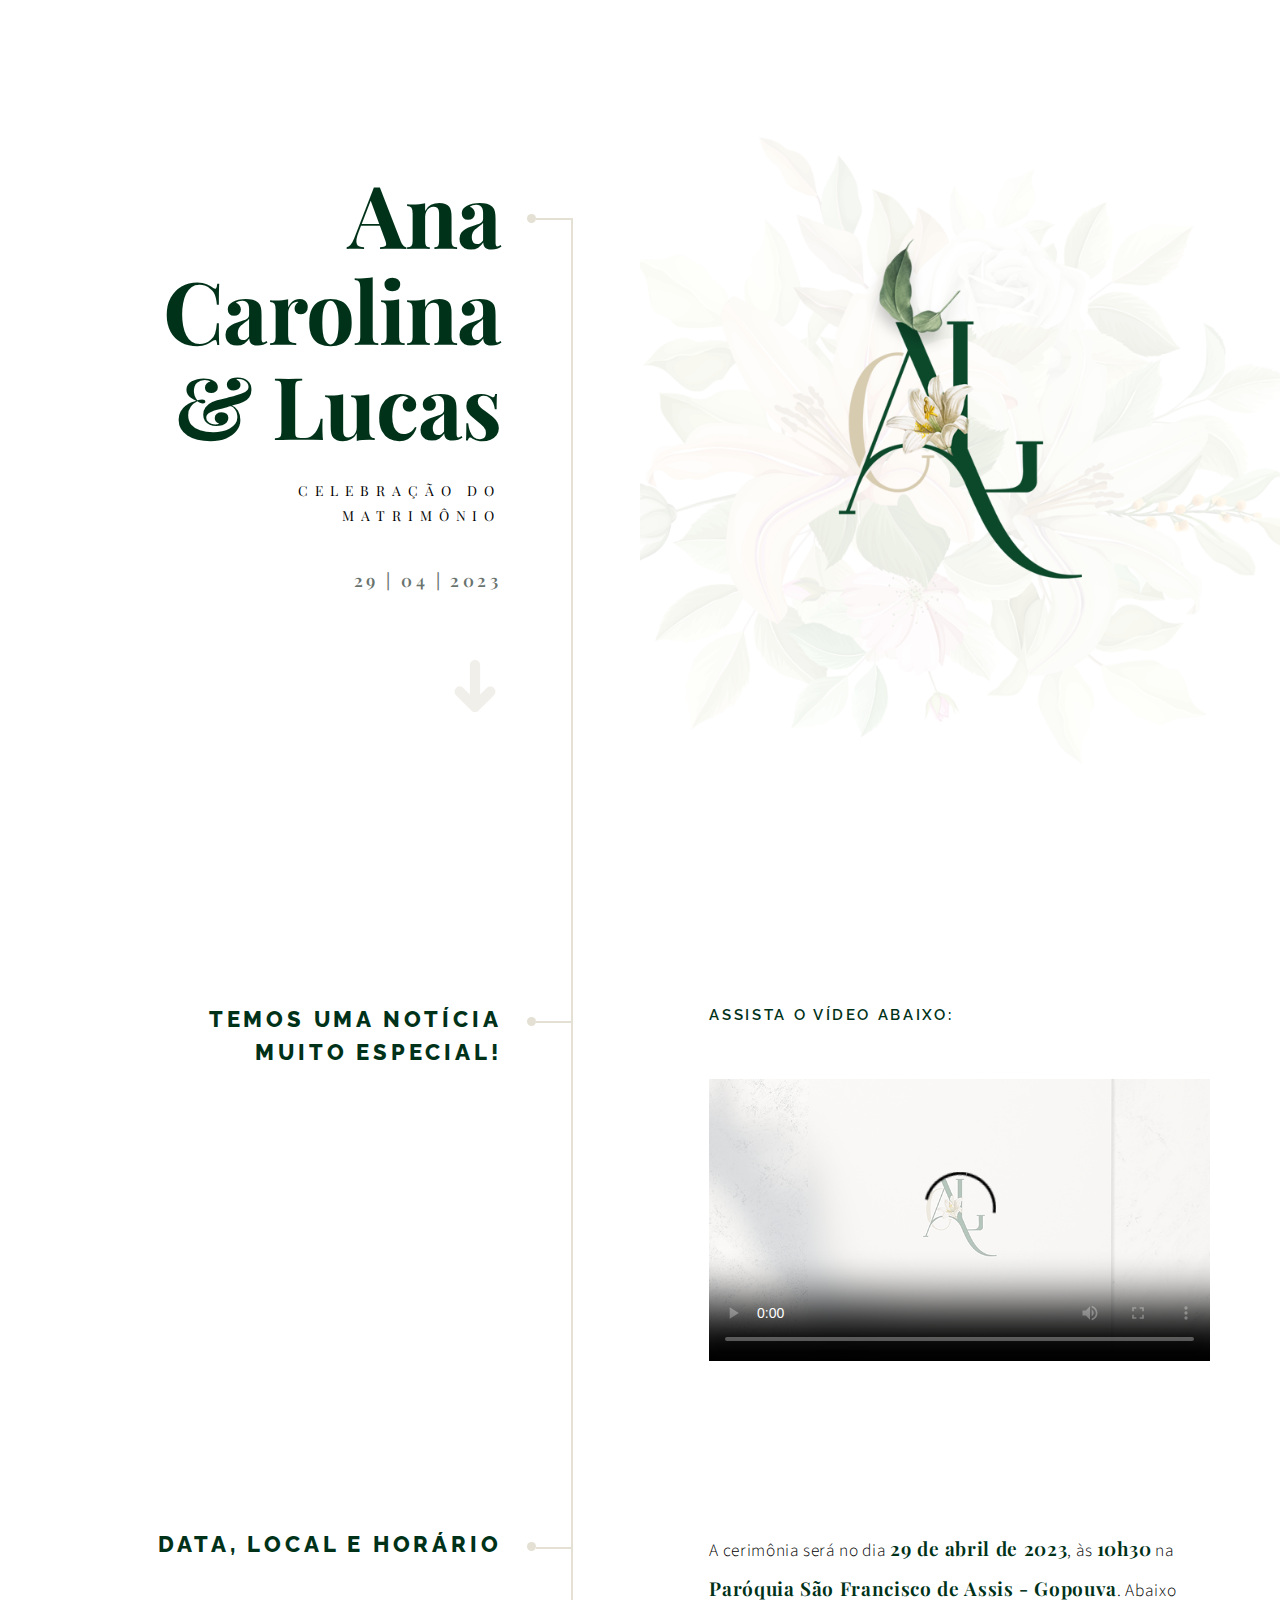
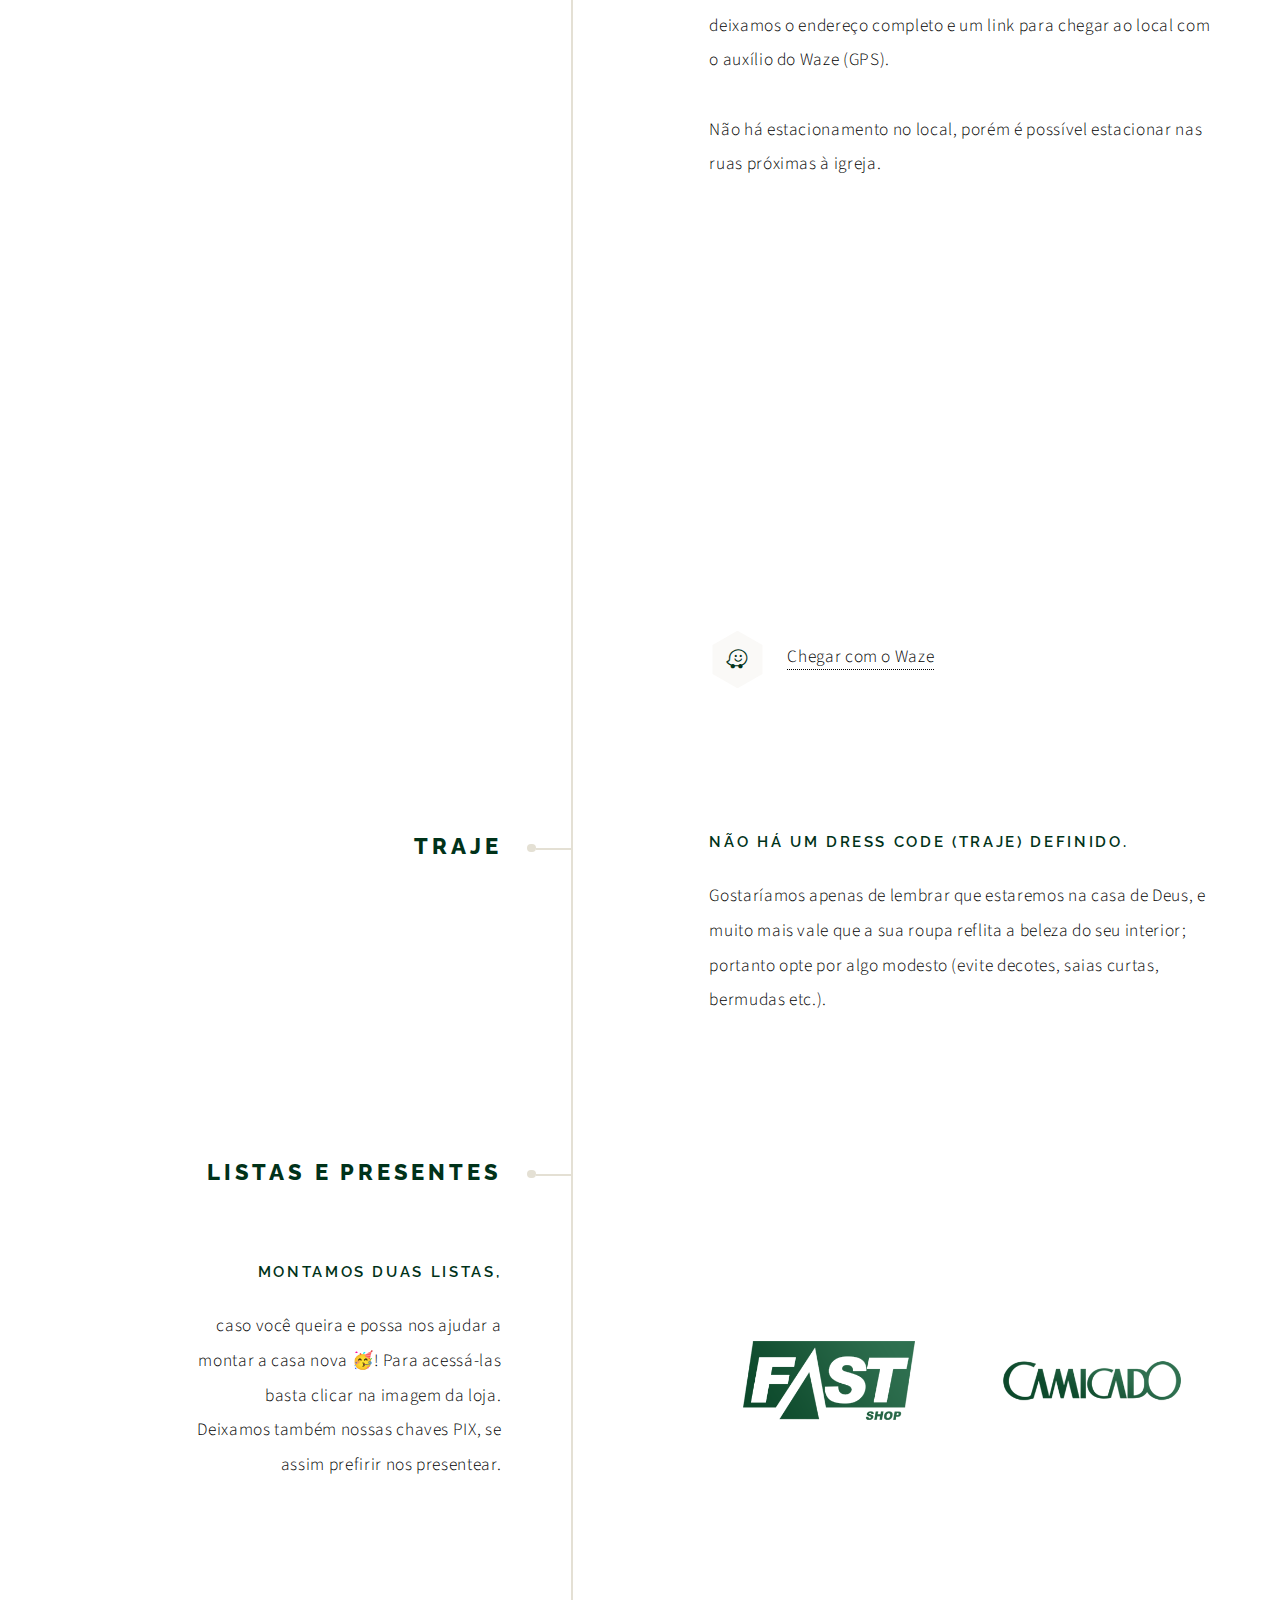
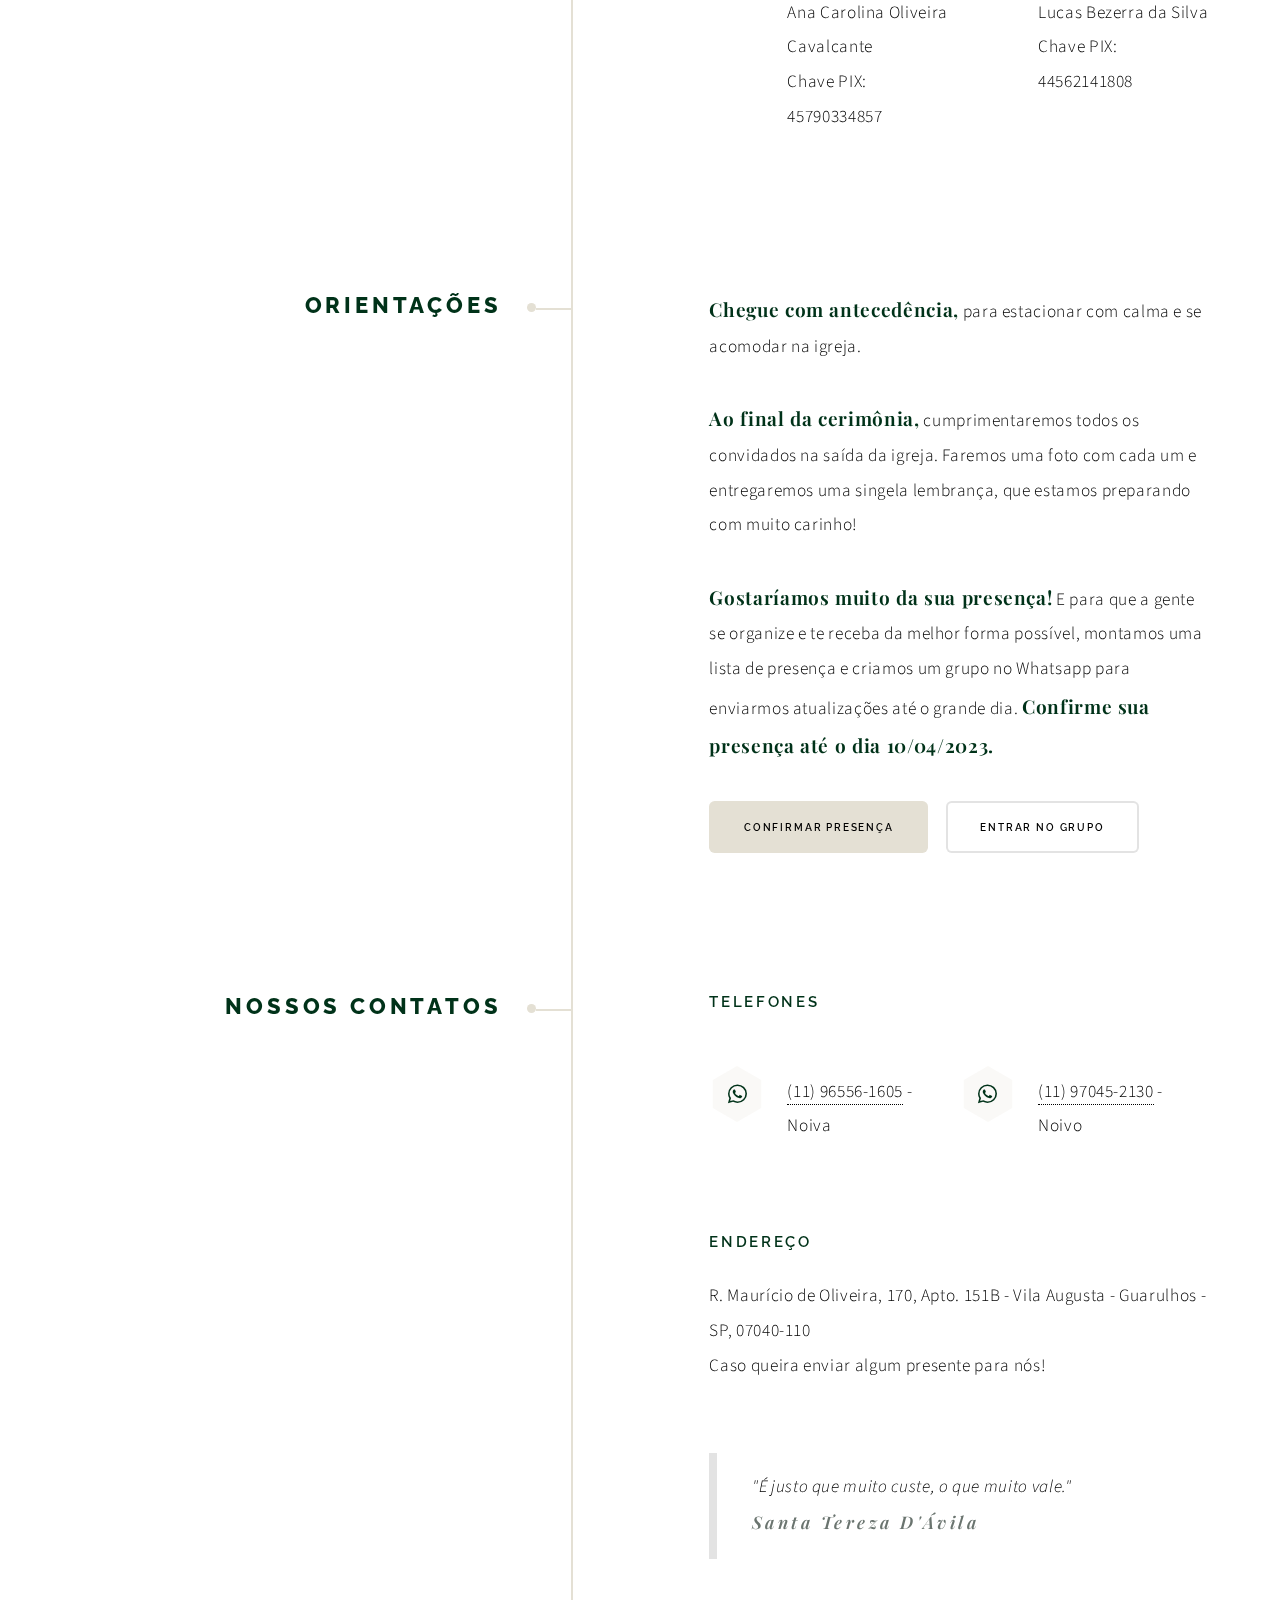
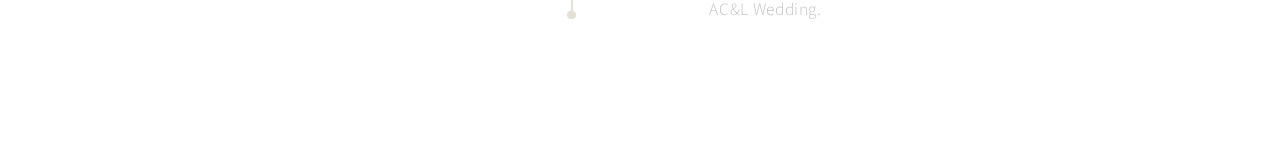
==== commit d6ac5e1f: "update" ====
--- a/index.html
+++ b/index.html
@@ -57,7 +57,7 @@
 						</header>
 
 						<div class="content">
-							<p>A celebração será no dia <b>29 de abril de 2023</b>, às <b>10h30</b> na <b>Paróquia São Francisco de Assis - Gopouva</b>. Abaixo deixamos o endereço completo e um link para chegar ao local com o auxílio do Waze (GPS).<br /><br />Não há estacionamento no local, porém é possível estacionar nas ruas próximas à igreja.</p>
+							<p>A cerimônia será no dia <b>29 de abril de 2023</b>, às <b>10h30</b> na <b>Paróquia São Francisco de Assis - Gopouva</b>. Abaixo deixamos o endereço completo e um link para chegar ao local com o auxílio do Waze (GPS).<br /><br />Não há estacionamento no local, porém é possível estacionar nas ruas próximas à igreja.</p>
 
 							<iframe src="https://www.google.com/maps/embed?pb=!1m14!1m8!1m3!1d14639.650190192031!2d-46.5488882!3d-23.4636188!3m2!1i1024!2i768!4f13.1!3m3!1m2!1s0x0%3A0xc653cd3306a146e0!2sPar%C3%B3quia%20S%C3%A3o%20Francisco!5e0!3m2!1spt-BR!2sbr!4v1672347525949!5m2!1spt-BR!2sbr" width="100%" height="350" style="border:0;" allowfullscreen="" loading="lazy" referrerpolicy="no-referrer-when-downgrade"></iframe>
 							
@@ -120,7 +120,7 @@
 							<p>
 								<b>Chegue com antecedência,</b> para estacionar com calma e se acomodar na igreja.<br /><br />
 
-								<b>Ao final da celebração,</b> cumprimentaremos todos os convidados na saída da igreja. Faremos uma foto com cada um e entregaremos uma singela lembrança, que estamos preparando com muito carinho!<br /><br />
+								<b>Ao final da cerimônia,</b> cumprimentaremos todos os convidados na saída da igreja. Faremos uma foto com cada um e entregaremos uma singela lembrança, que estamos preparando com muito carinho!<br /><br />
 
 								<b>Gostaríamos muito da sua presença!</b> E para que a gente se organize e te receba da melhor forma possível, montamos uma lista de presença e criamos um grupo no Whatsapp para enviarmos atualizações até o grande dia. <b>Confirme sua presença até o dia 10/04/2023.</b>
 							</p>
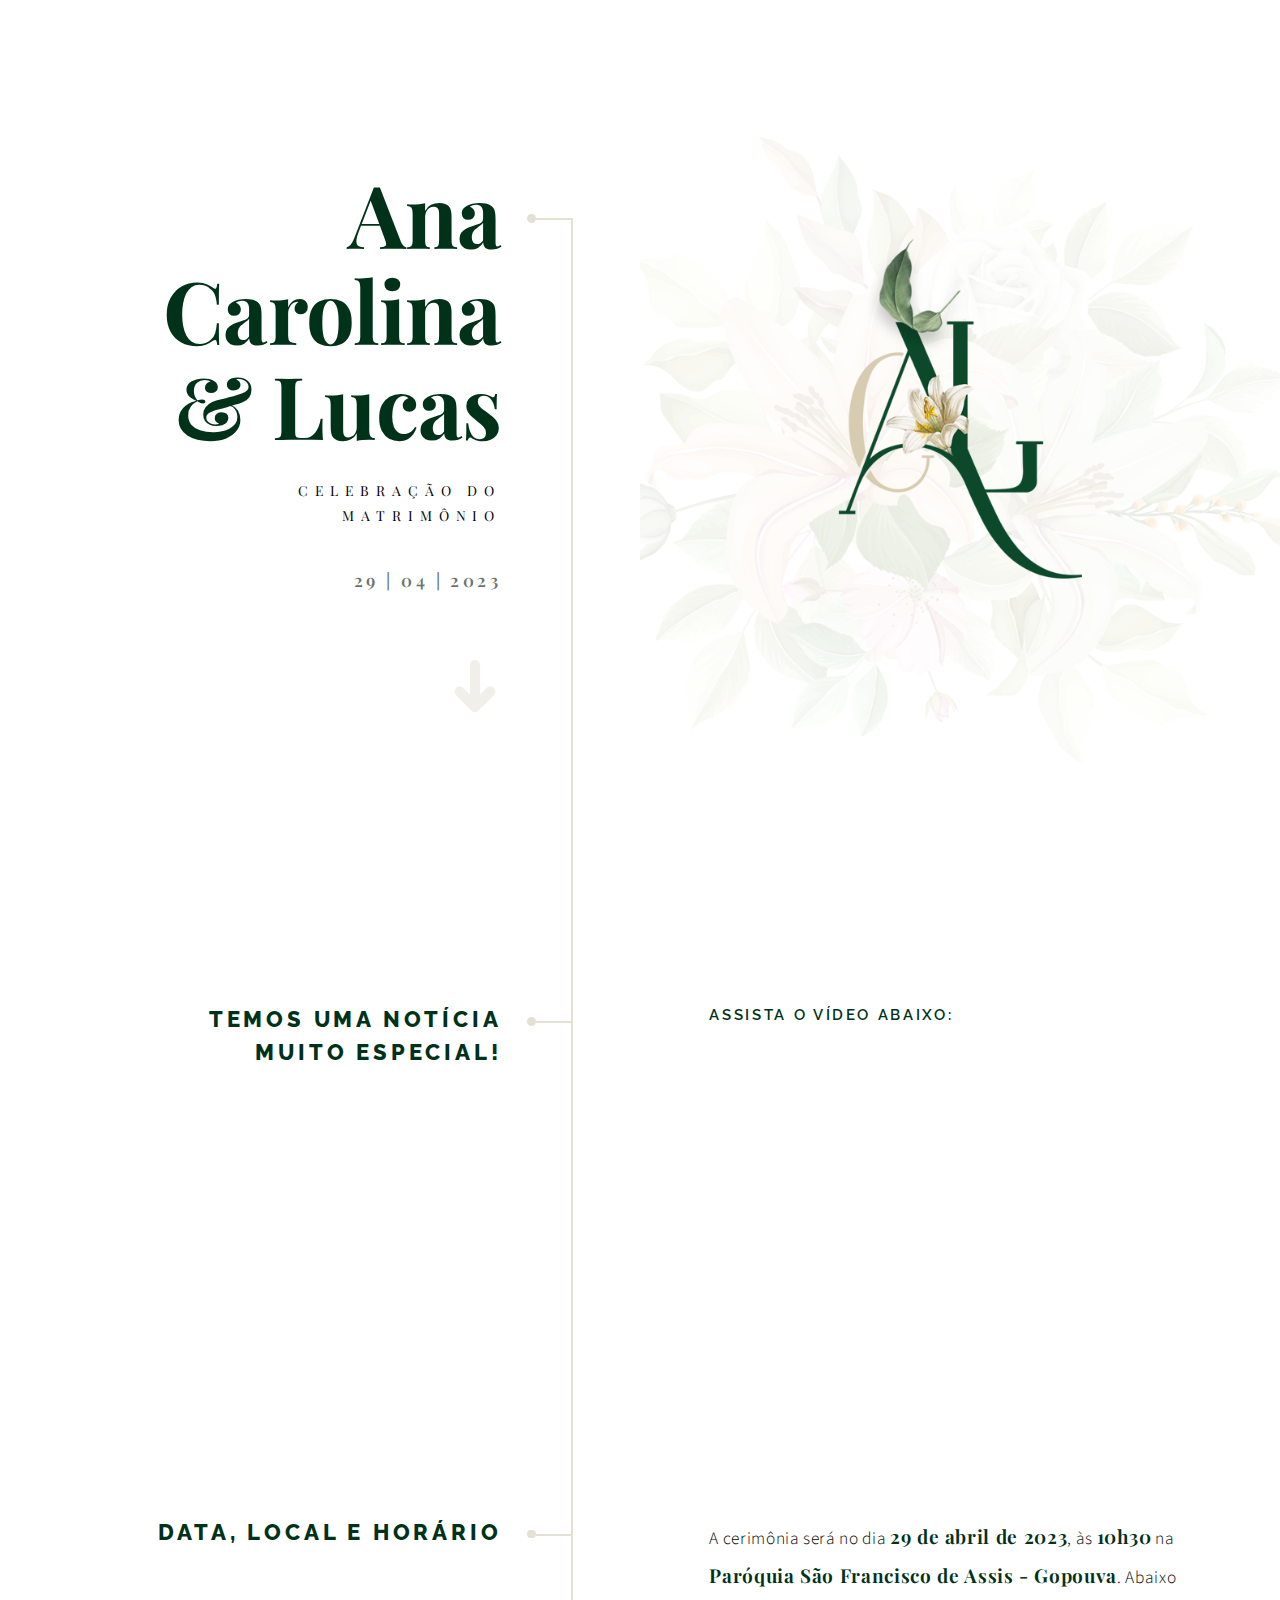
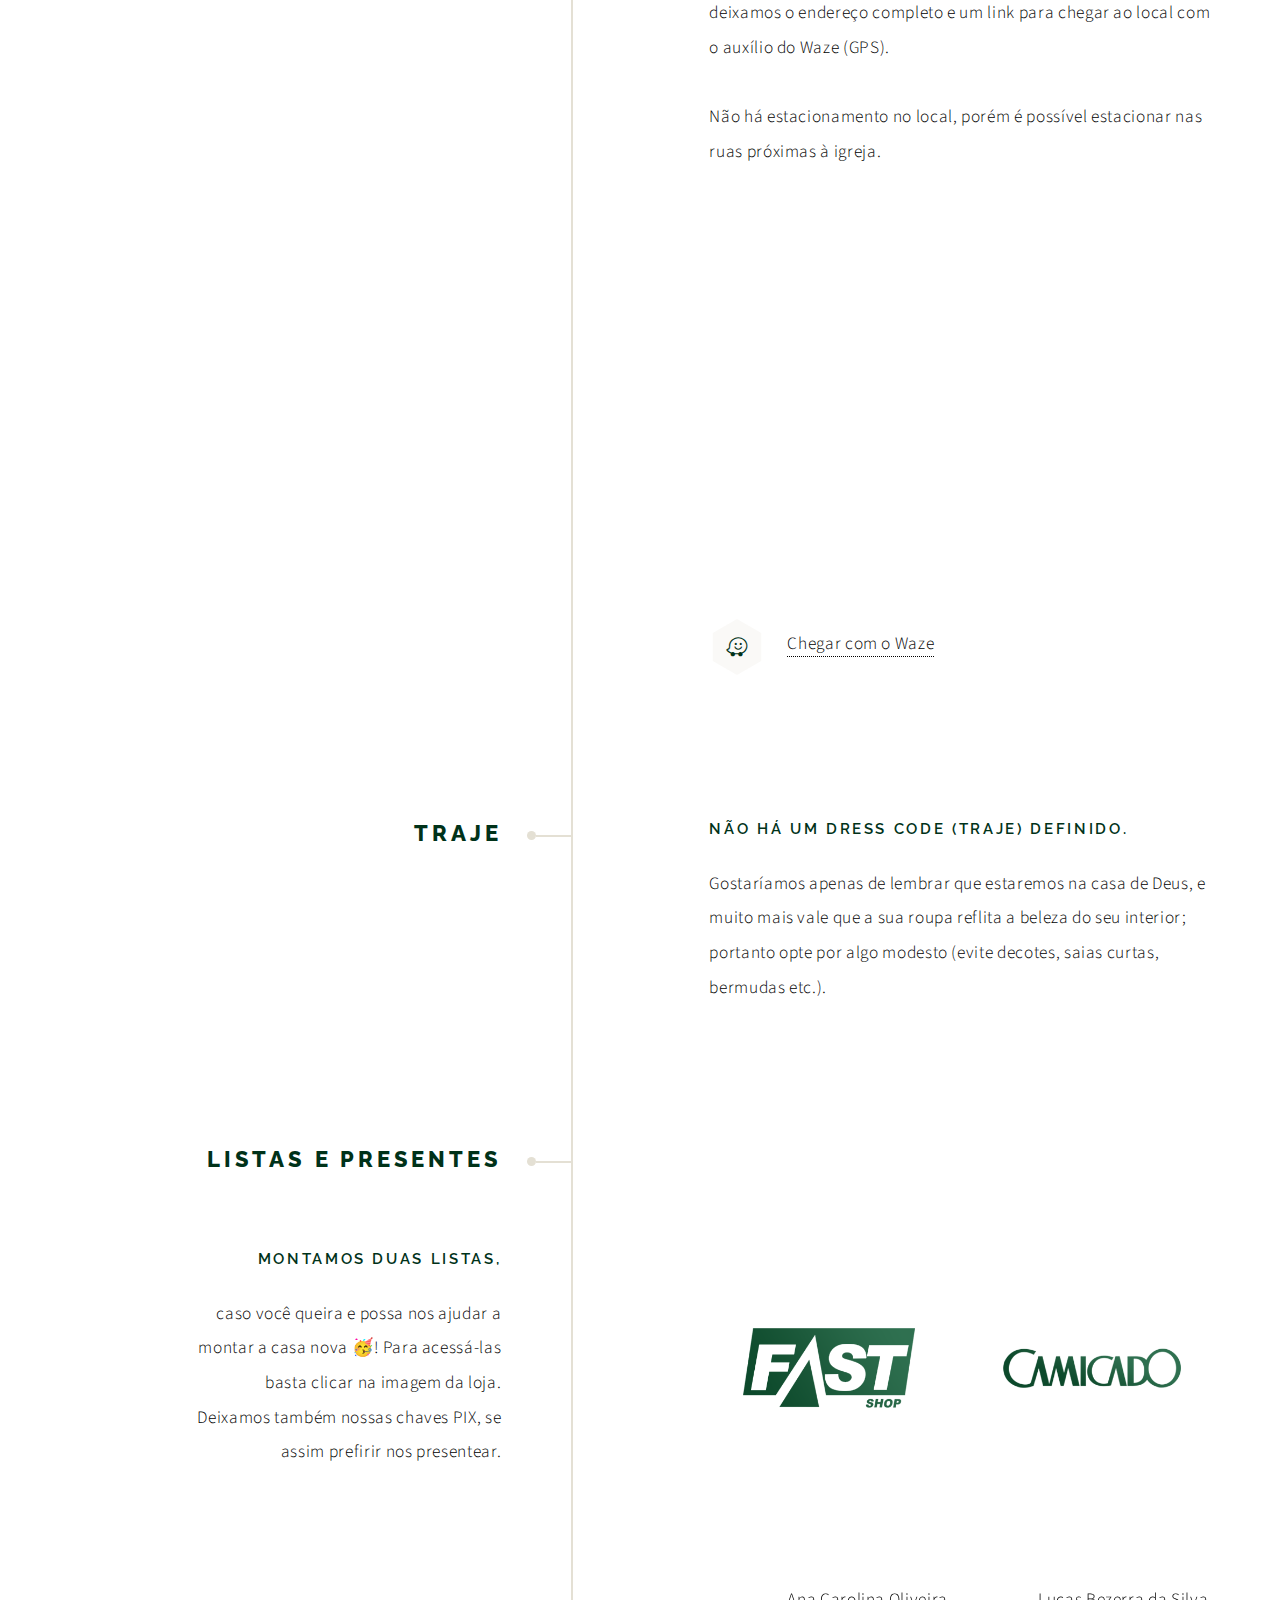
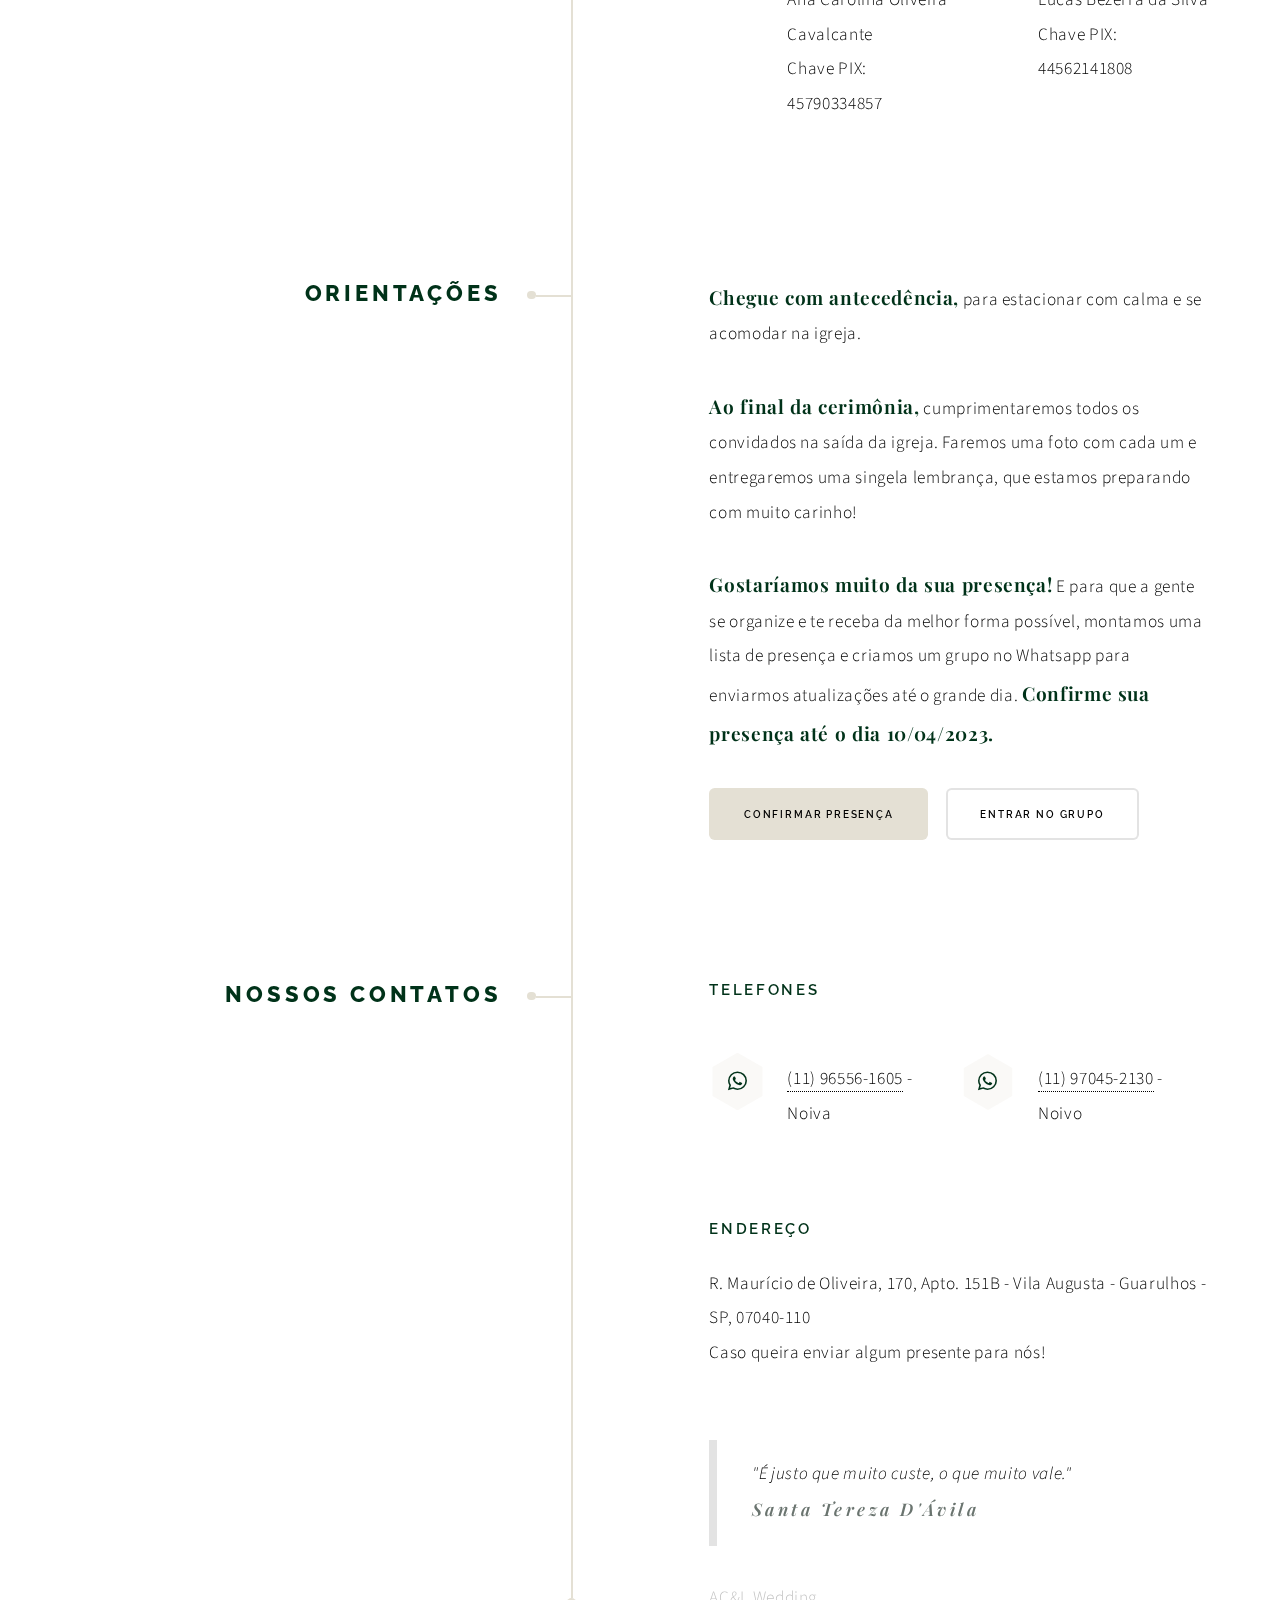
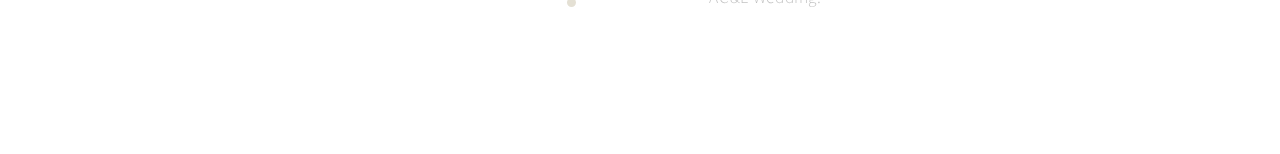
==== commit 1d51a9c4: "up-video" ====
--- a/index.html
+++ b/index.html
@@ -44,9 +44,17 @@
 						<div class="content">
 							<h4>Assista o vídeo abaixo:</h4>
 							<span class="image main">
+								
+								<div class="embed-container">
+									<iframe src="https://www.youtube.com/embed/Rrd-KcNCjNw?" controls="0" title="YouTube video player" frameborder="0" allow="accelerometer; autoplay; clipboard-write; encrypted-media; gyroscope; picture-in-picture; web-share" allowfullscreen></iframe>
+								</div>									
+
+								<!--
 								<video controls width="100%" poster="images/poster.png">
 									<source src="video.mp4" type="video/mp4">									
 								</video>
+								-->
+
 							</span>
 						</div>
 					</section>
--- a/assets/css/main.css
+++ b/assets/css/main.css
@@ -34,6 +34,23 @@
 	line-height: 1;
 }
 
+.embed-container {
+	position: relative;
+	padding-bottom: 56.25%;
+	height: 0;
+	overflow: hidden;
+	max-width: 100%;
+	height: auto;
+	margin-top: 30px;
+	margin-bottom: 30px;
+}
+   .embed-container iframe, .embed-container object, .embed-container embed {
+	position: absolute;
+	top: 0;
+	left: 0;
+	width: 100%;
+	height: 100%;
+}   
 
 ol, ul {
 	list-style: none;
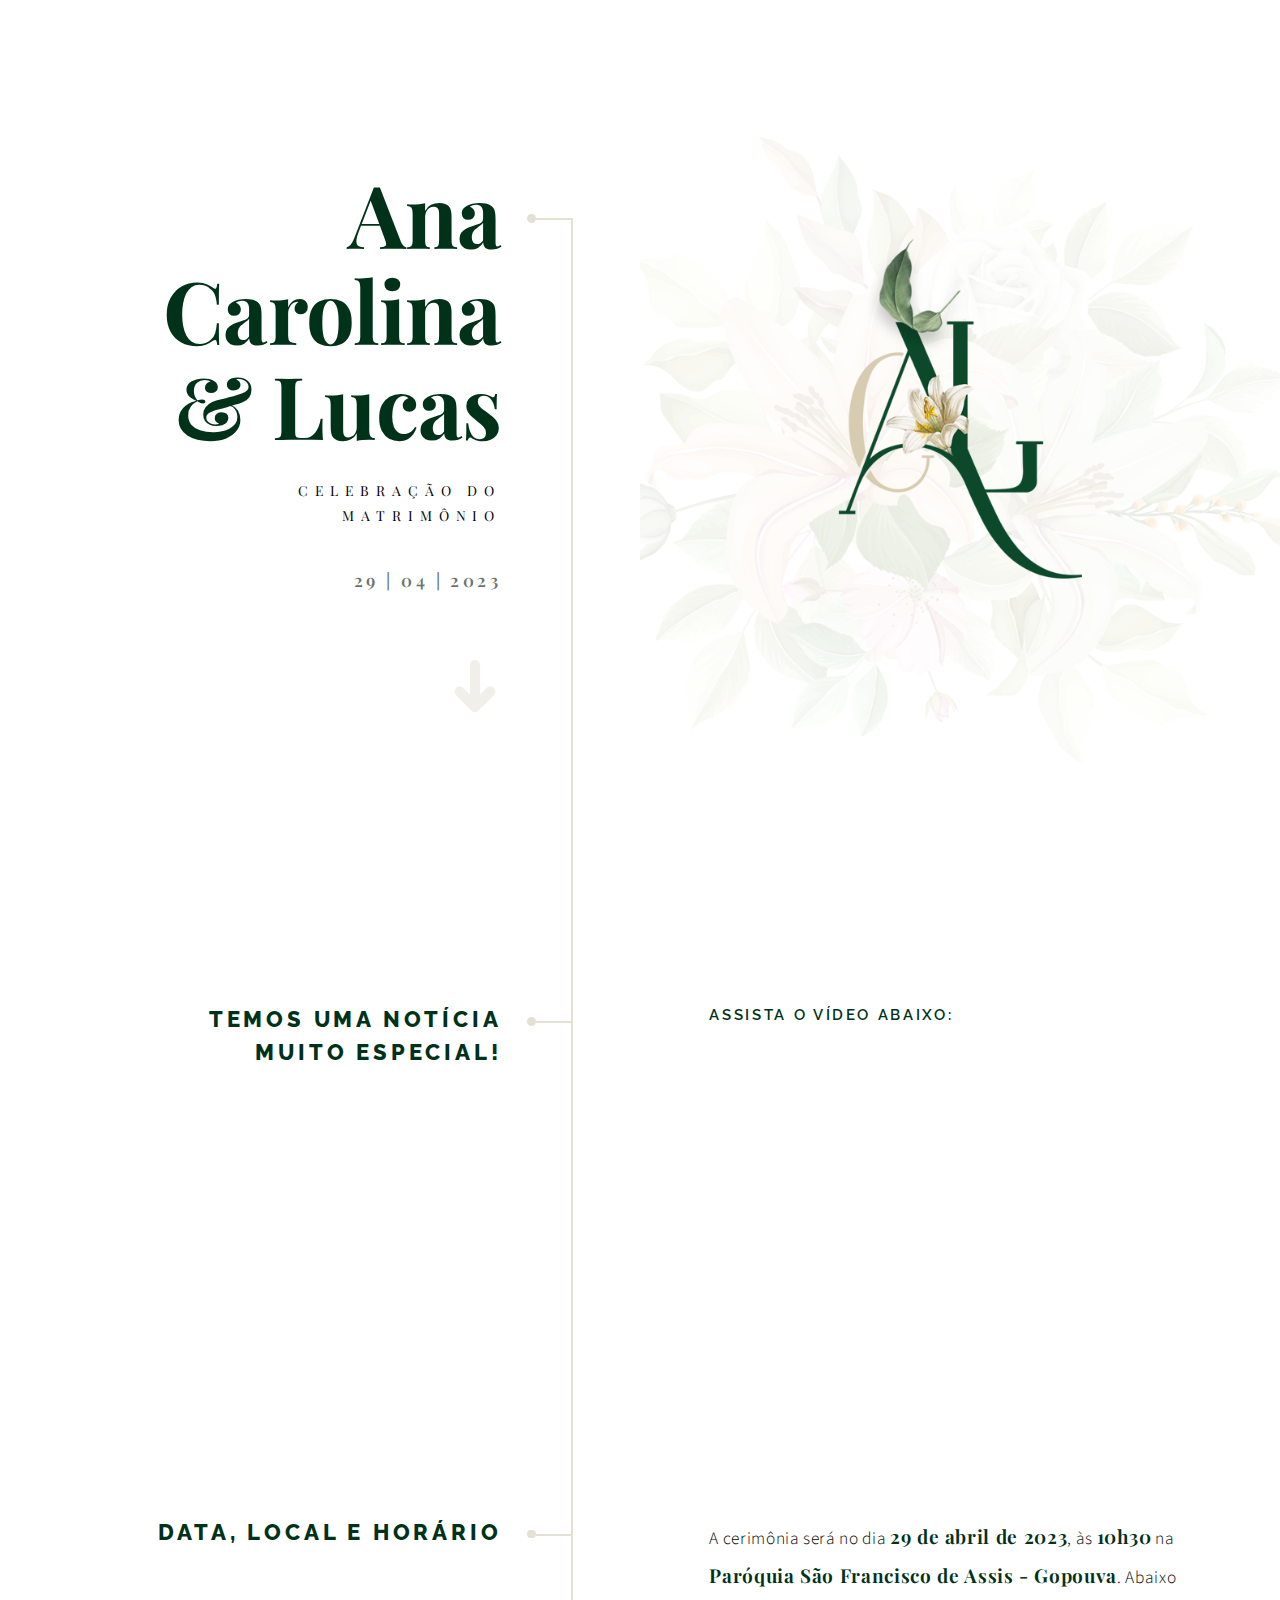
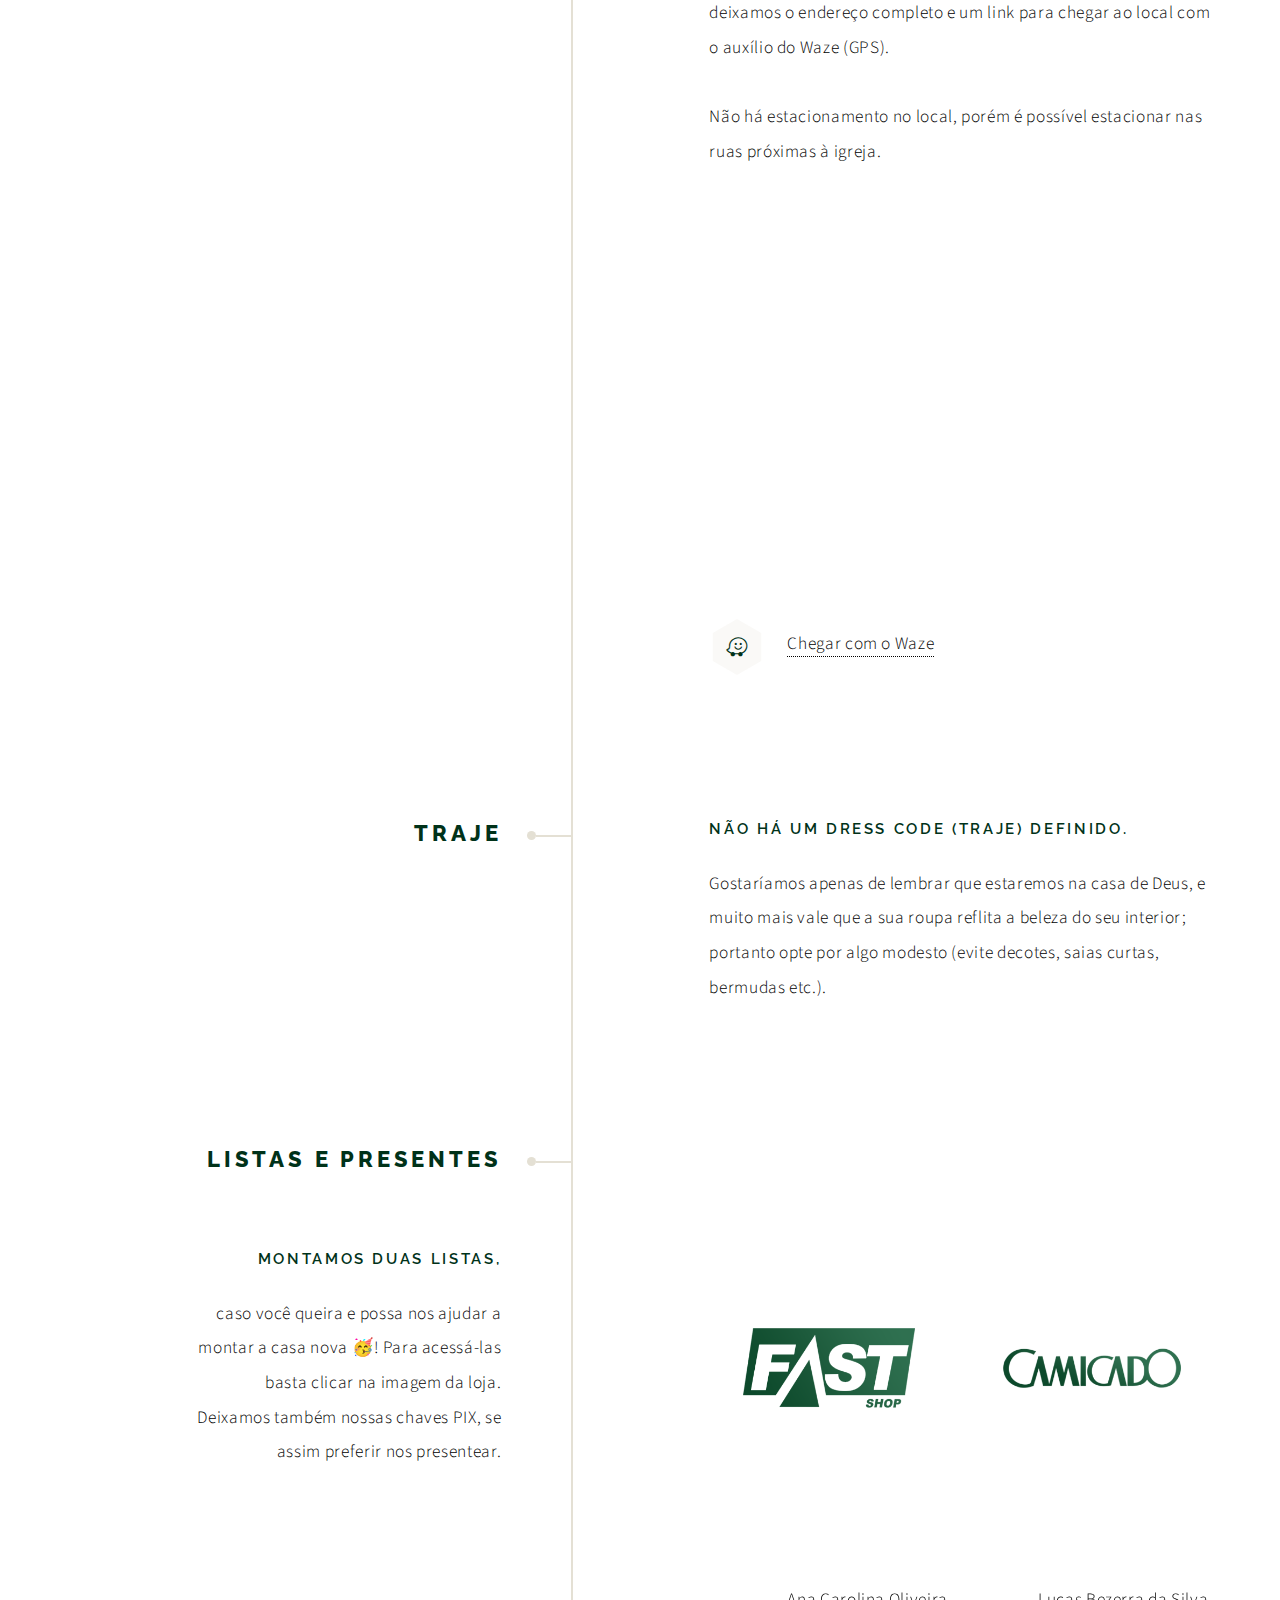
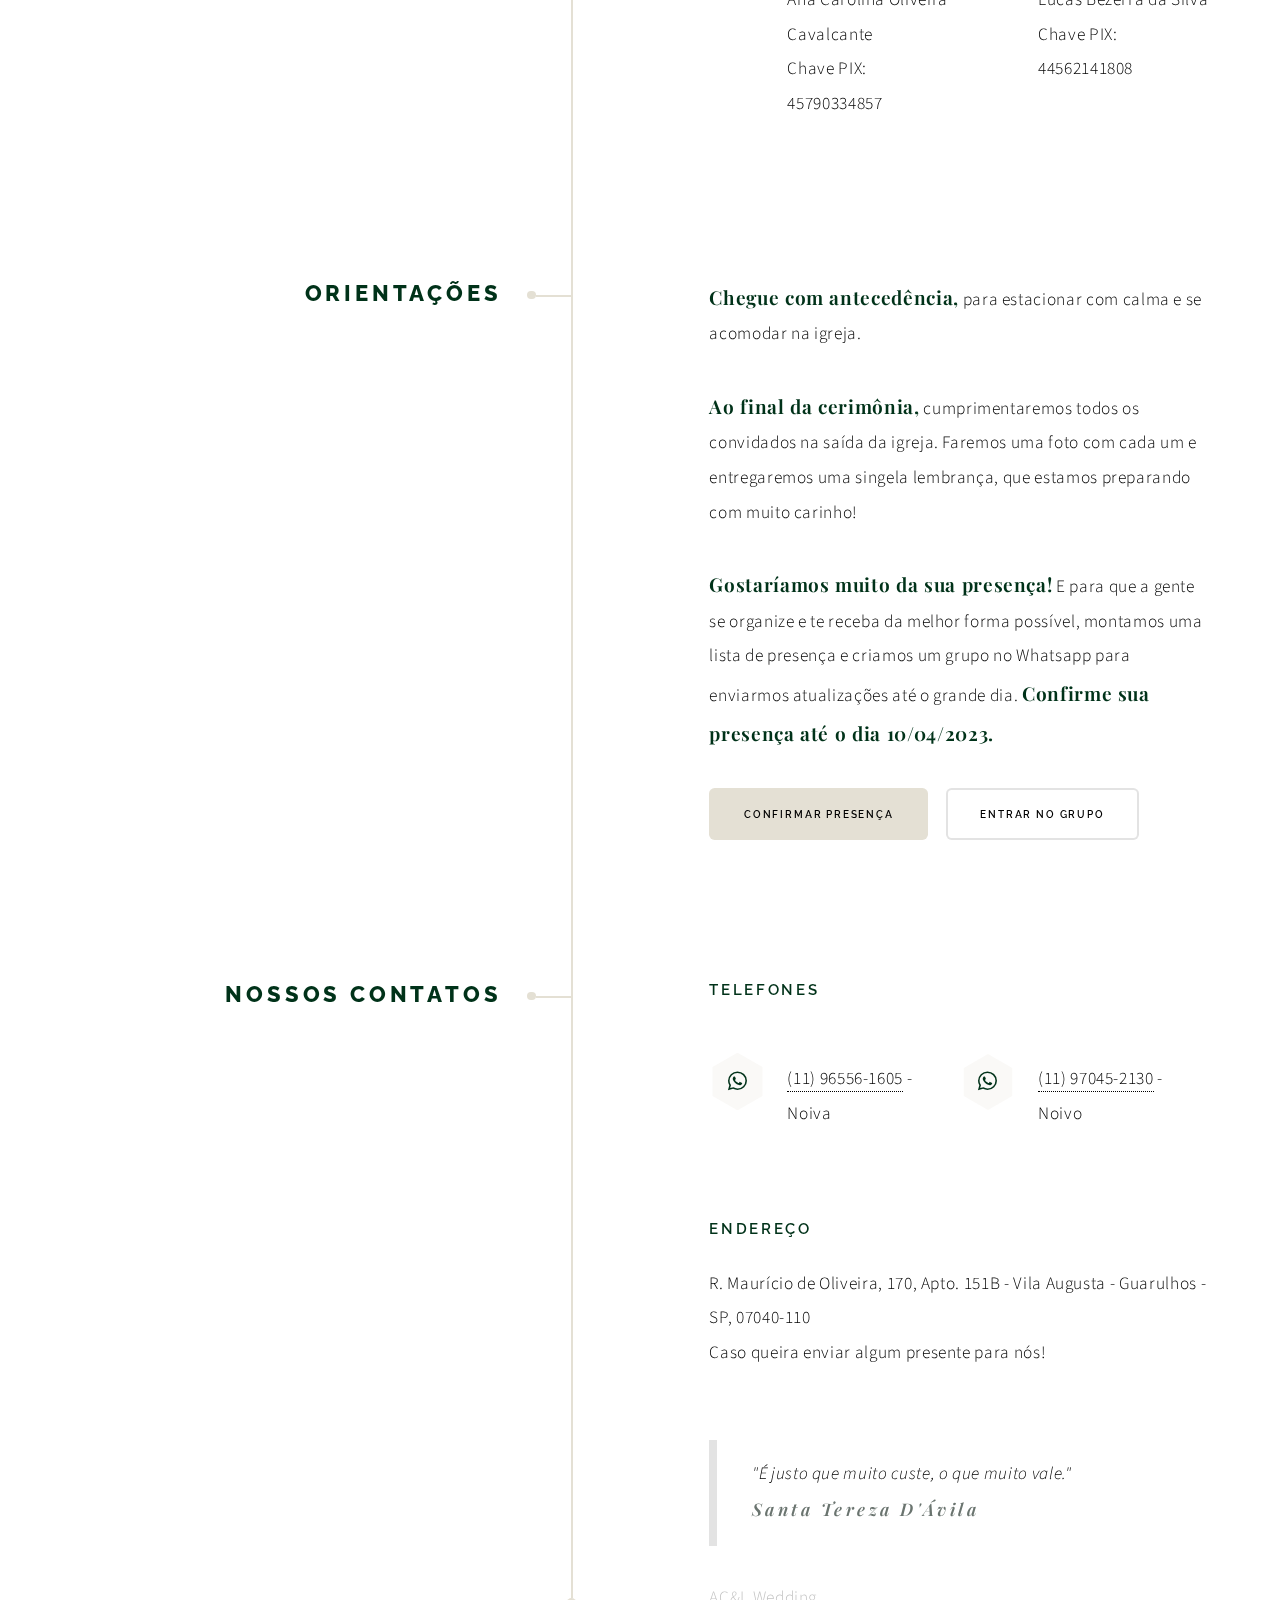
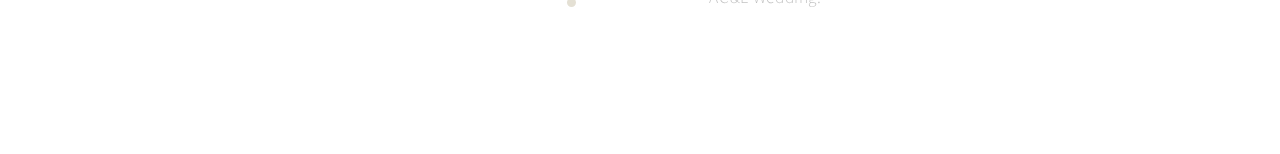
==== commit 6261fa5f: "up-text" ====
--- a/index.html
+++ b/index.html
@@ -47,13 +47,7 @@
 								
 								<div class="embed-container">
 									<iframe src="https://www.youtube.com/embed/Rrd-KcNCjNw?" controls="0" title="YouTube video player" frameborder="0" allow="accelerometer; autoplay; clipboard-write; encrypted-media; gyroscope; picture-in-picture; web-share" allowfullscreen></iframe>
-								</div>									
-
-								<!--
-								<video controls width="100%" poster="images/poster.png">
-									<source src="video.mp4" type="video/mp4">									
-								</video>
-								-->
+								</div>
 
 							</span>
 						</div>
@@ -98,7 +92,7 @@
 								<section>
 									<header>
 										<h3>Montamos duas listas,</h3>
-										<p>caso você queira e possa nos ajudar a montar a casa nova 🥳! Para acessá-las basta clicar na imagem da loja. Deixamos também nossas chaves PIX, se assim prefirir nos presentear.</p>
+										<p>caso você queira e possa nos ajudar a montar a casa nova 🥳! Para acessá-las basta clicar na imagem da loja. Deixamos também nossas chaves PIX, se assim preferir nos presentear.</p>
 									</header>
 
 									<div class="content">
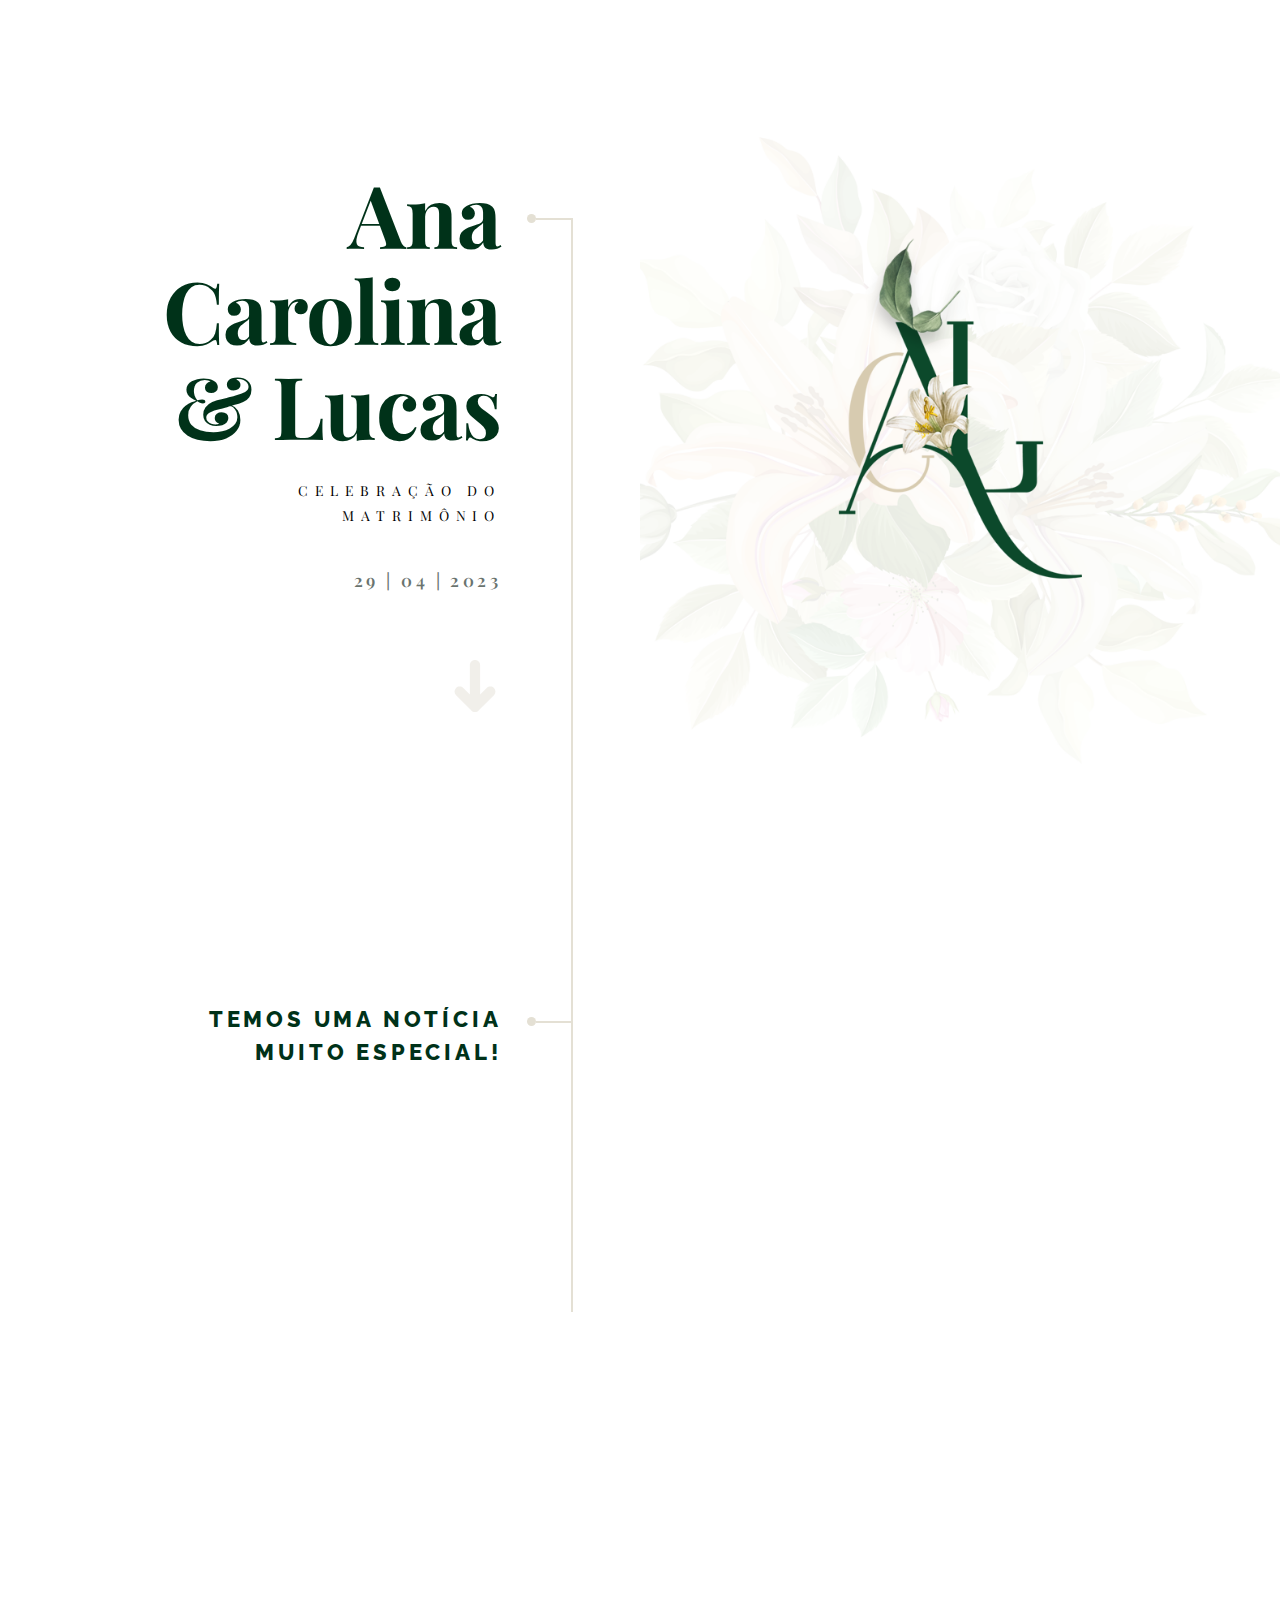
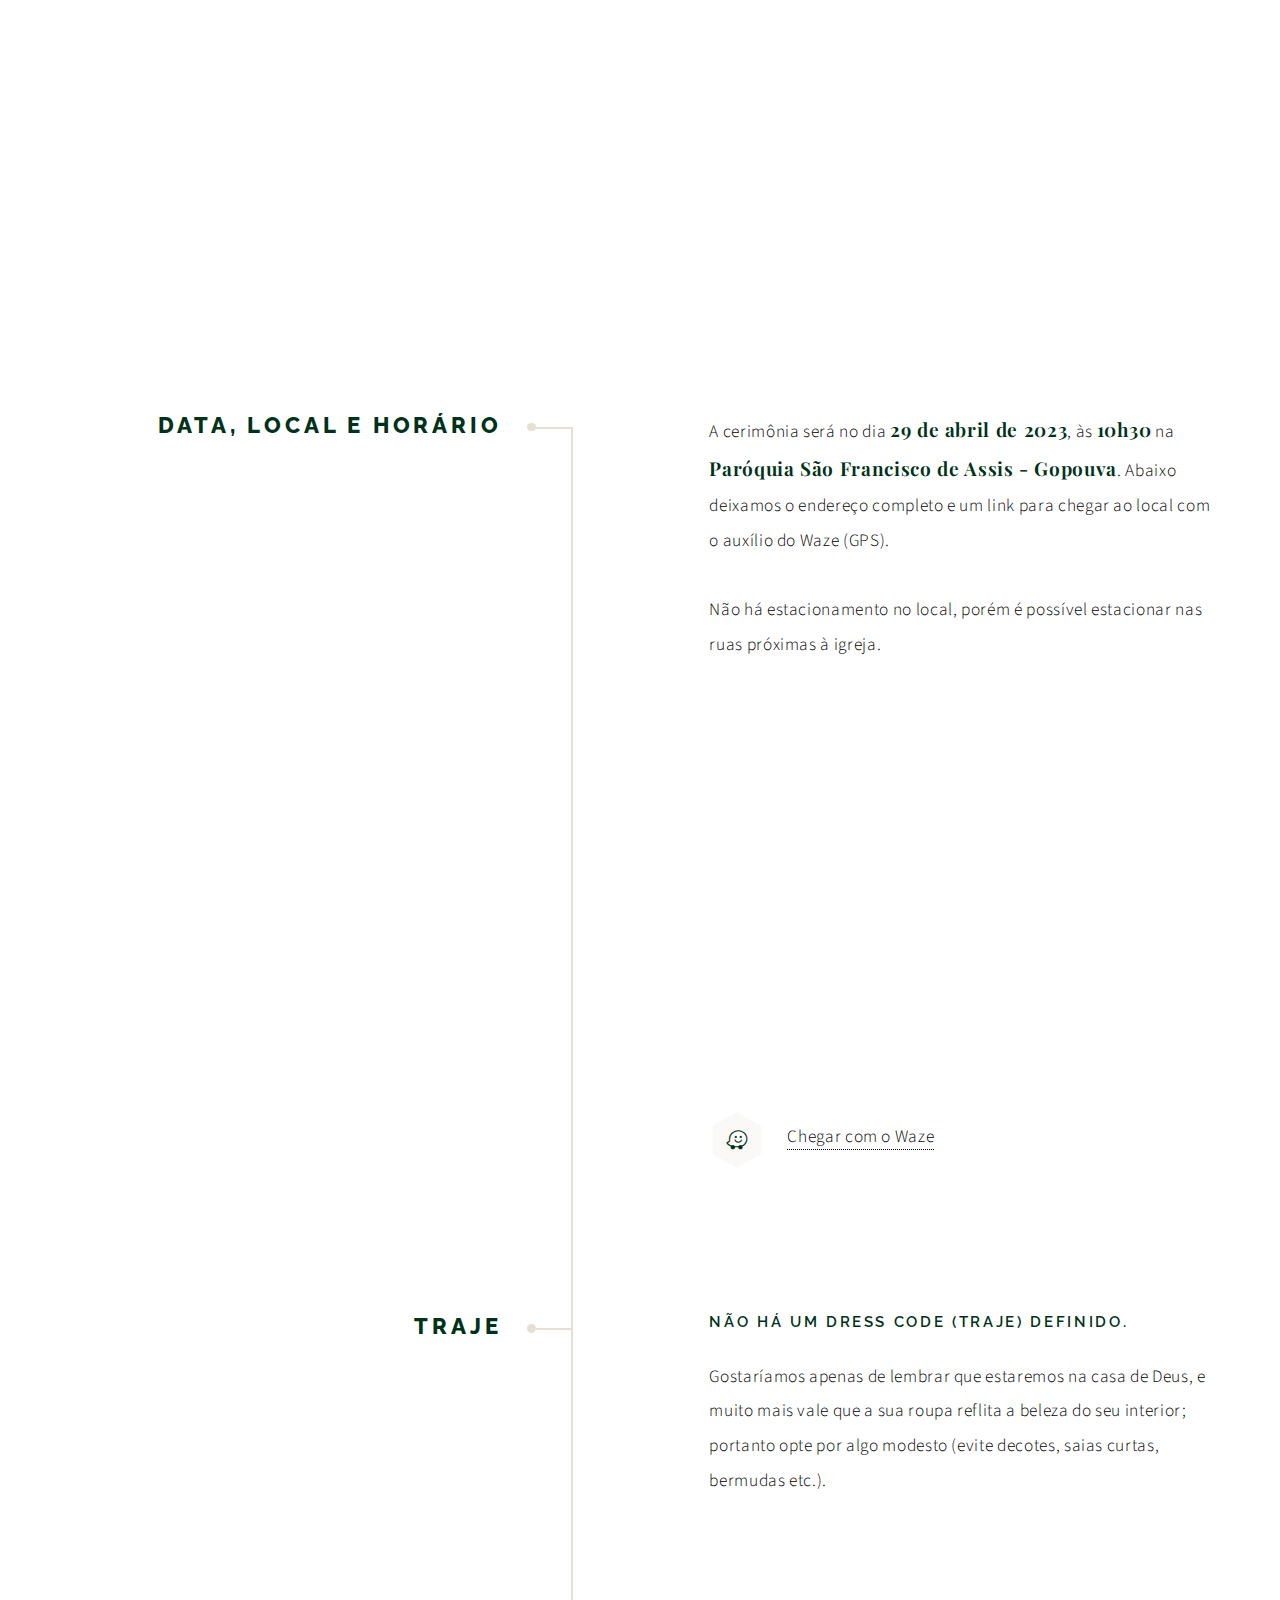
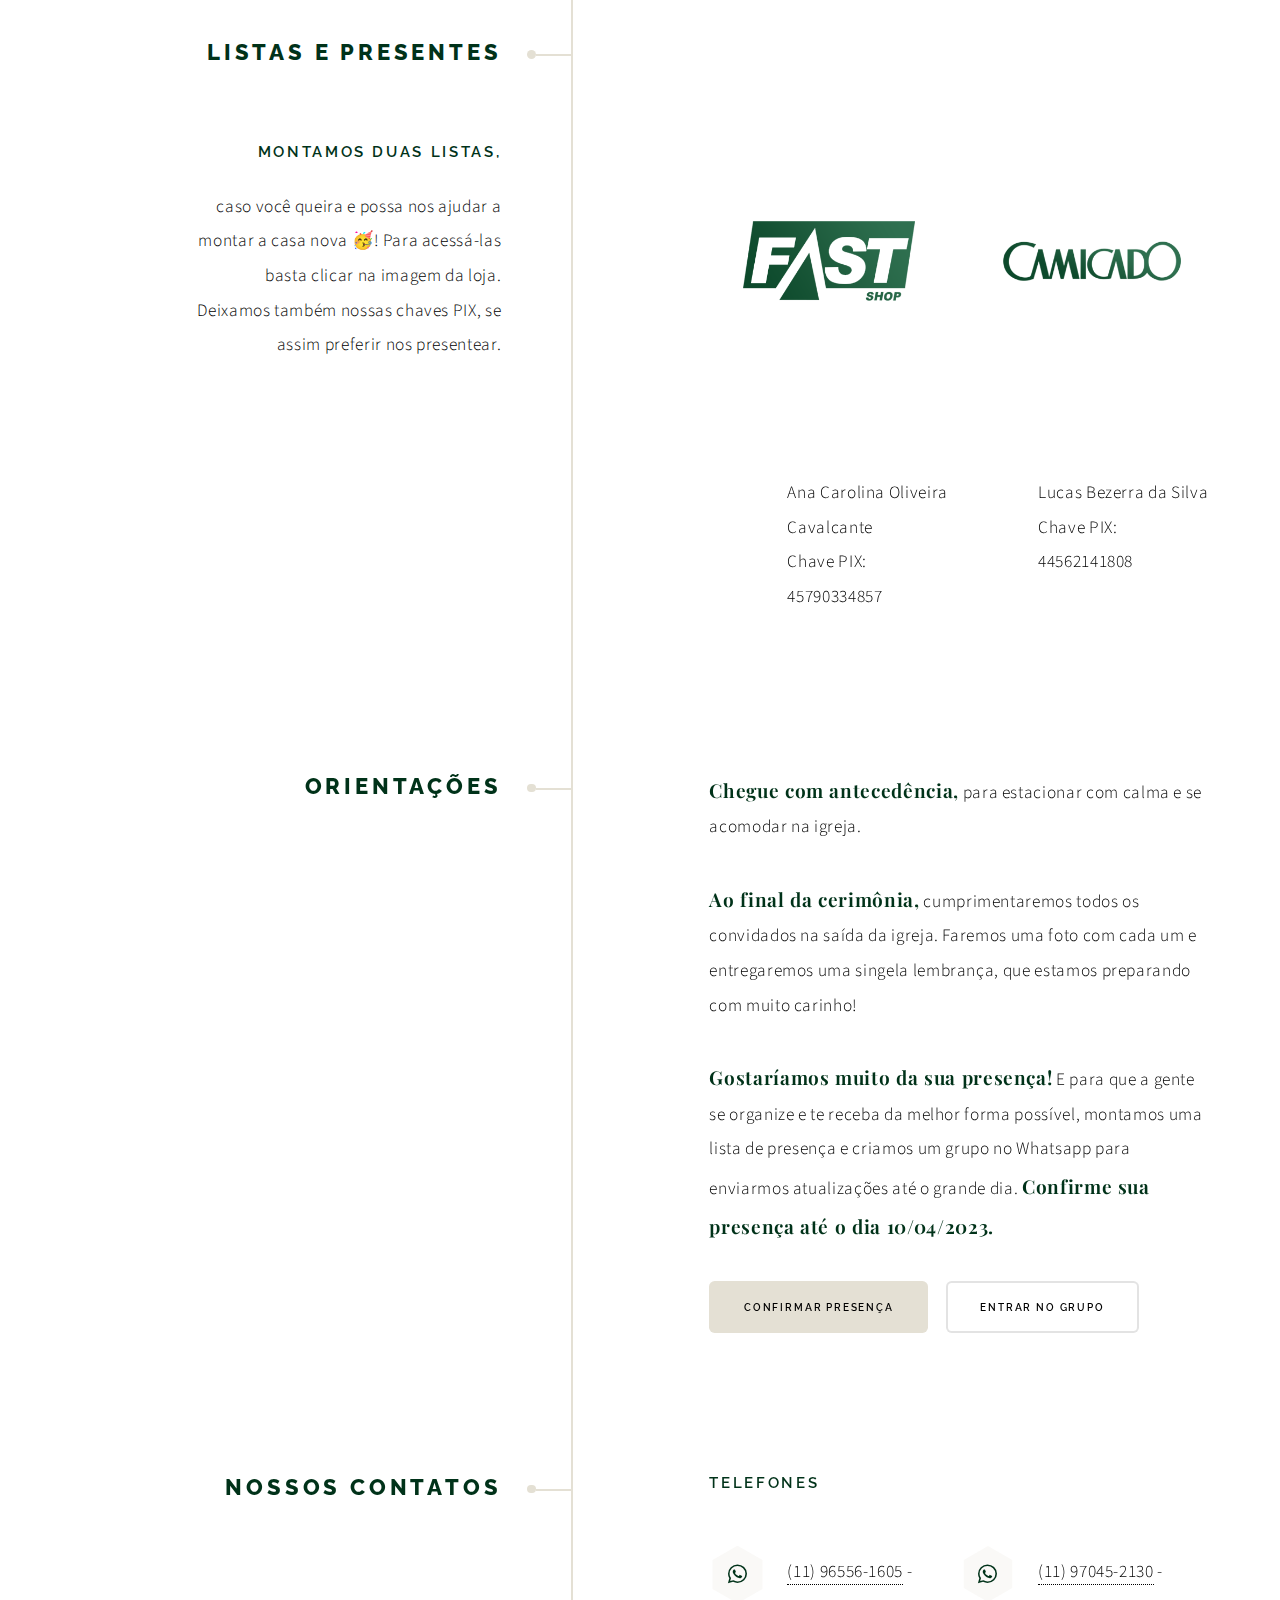
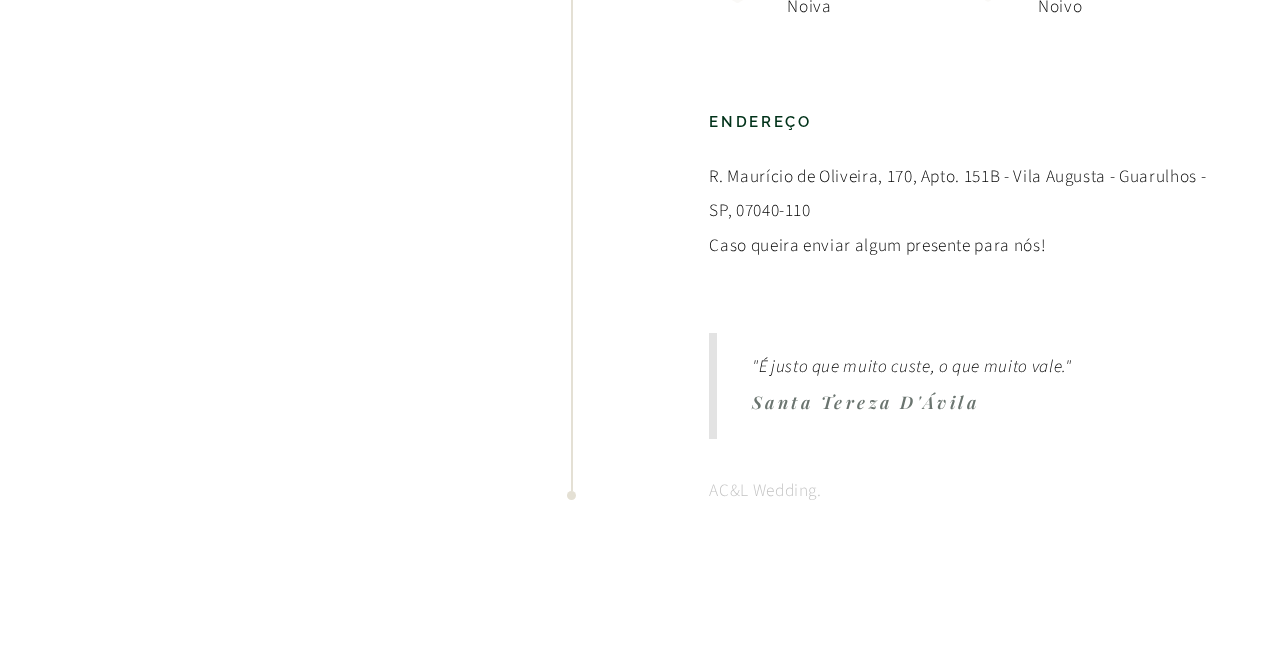
==== commit 102af89d: "Update index.html" ====
--- a/index.html
+++ b/index.html
@@ -36,6 +36,7 @@
 						</div>
 					</section>
 
+					<!-- other layout
 					<section id="first">
 						<header>
 							<h2>Temos uma notícia muito especial!</h2>
@@ -43,16 +44,25 @@
 
 						<div class="content">
 							<h4>Assista o vídeo abaixo:</h4>
-							<span class="image main">
-								
+							<span class="image main">								
 								<div class="embed-container">
 									<iframe src="https://www.youtube.com/embed/Rrd-KcNCjNw?" controls="0" title="YouTube video player" frameborder="0" allow="accelerometer; autoplay; clipboard-write; encrypted-media; gyroscope; picture-in-picture; web-share" allowfullscreen></iframe>
 								</div>
-
 							</span>
 						</div>
 					</section>
+					-->
 
+					<section id="first">
+						<header>
+							<h2>Temos uma notícia muito especial!</h2>
+						</header>
+					</section>
+
+					<div class="embed-container">
+						<iframe src="https://www.youtube.com/embed/Rrd-KcNCjNw?" controls="0" title="YouTube video player" frameborder="0" allow="accelerometer; autoplay; clipboard-write; encrypted-media; gyroscope; picture-in-picture; web-share" allowfullscreen></iframe>
+					</div>
+					
 					<section id="first">
 						<header>
 							<h2>Data, local e Horário</h2>
